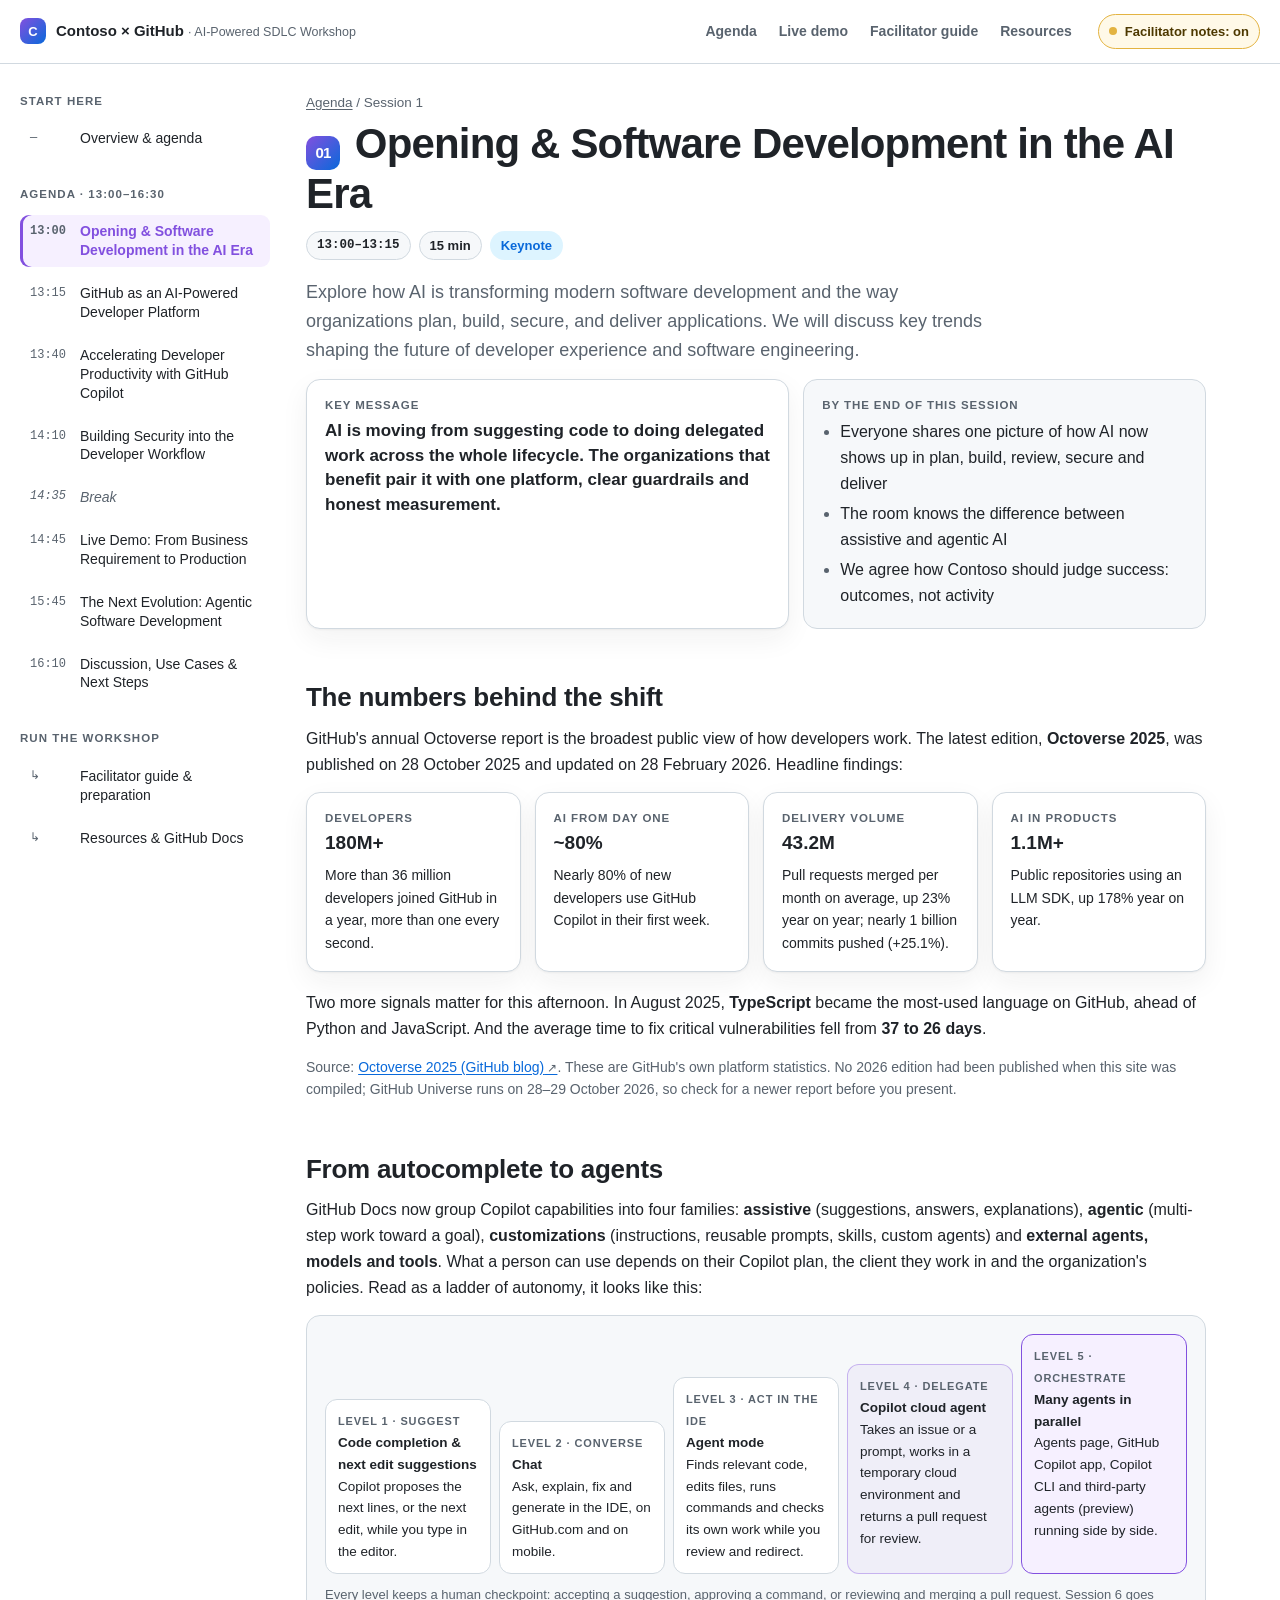
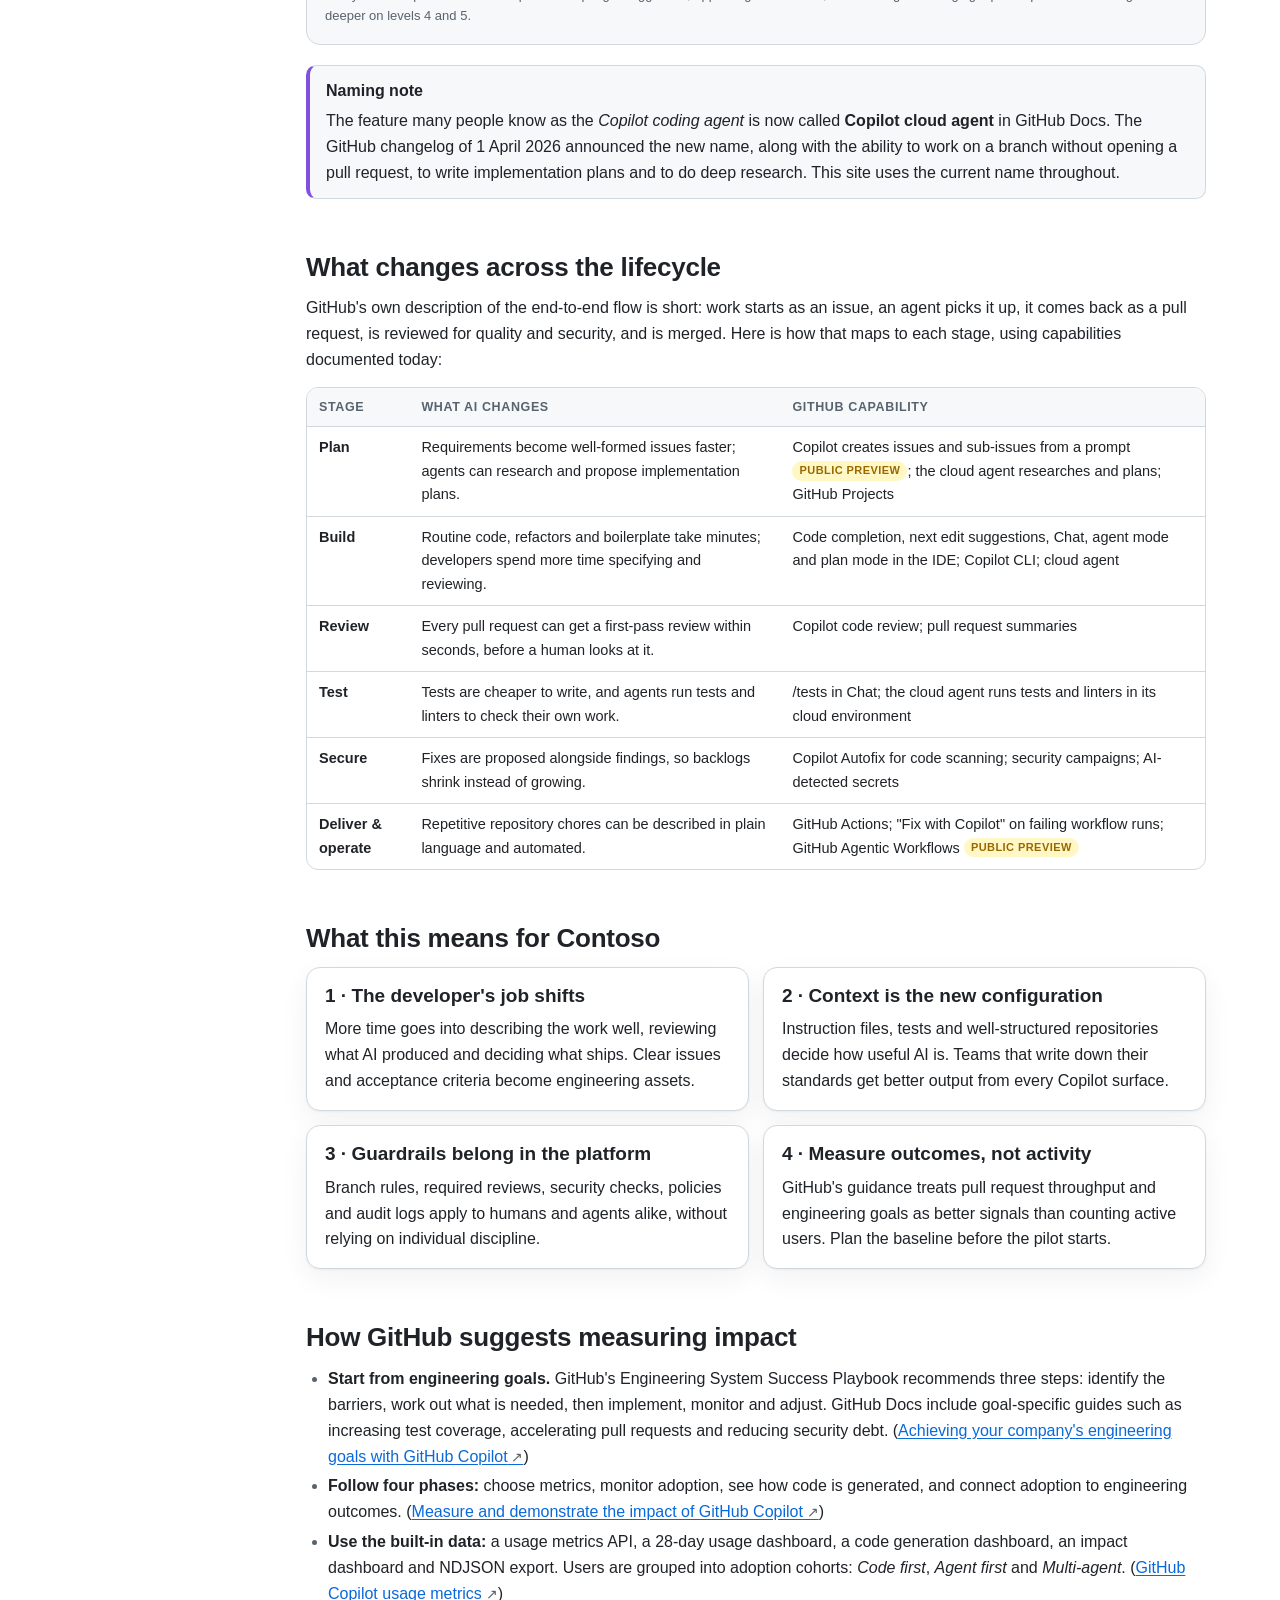
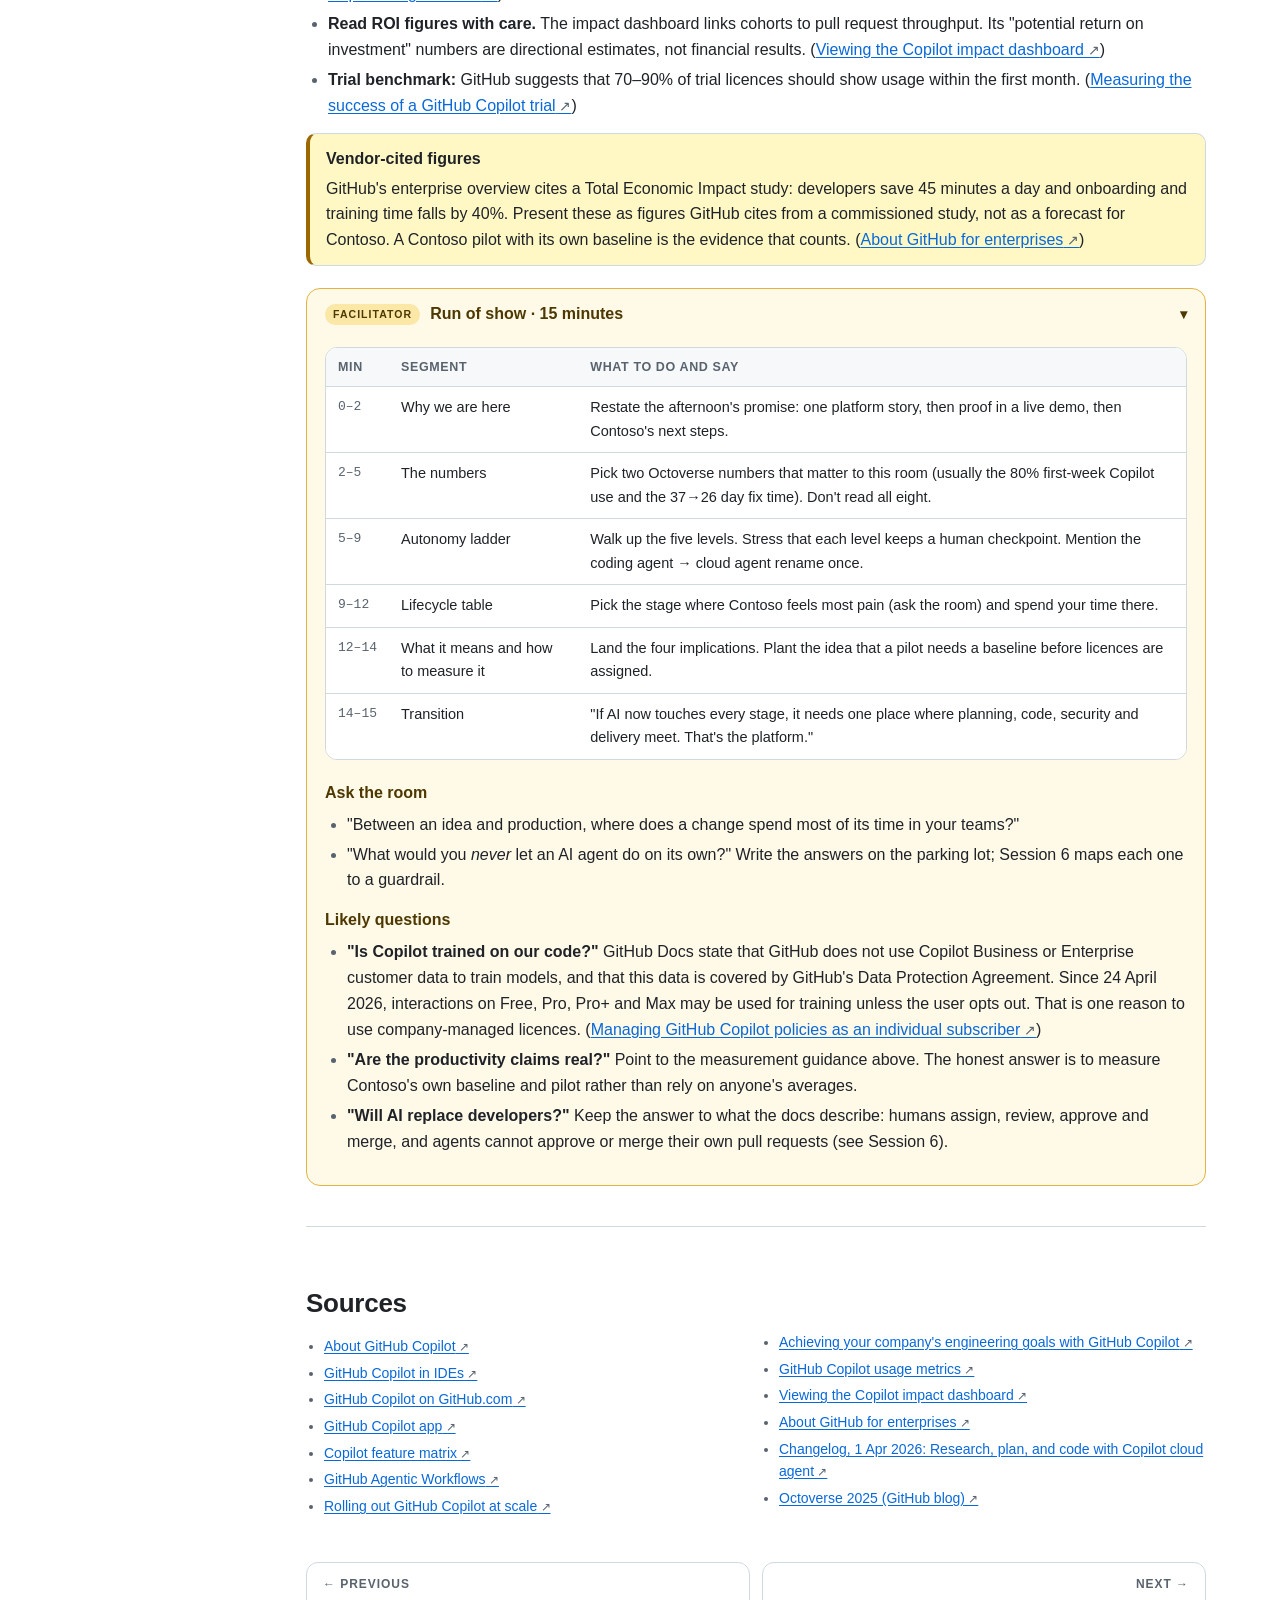
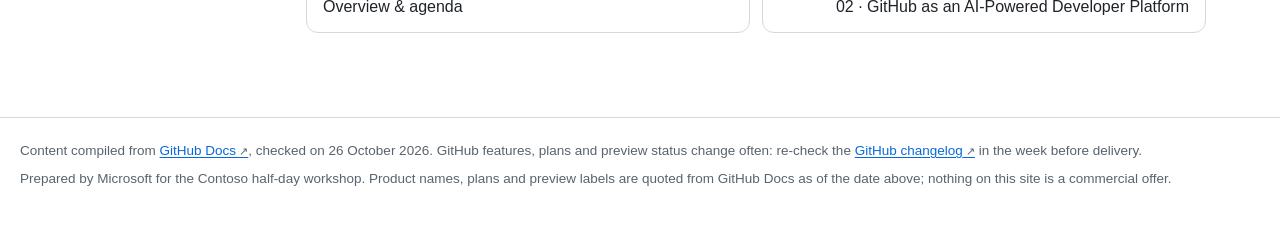
==== 01-ai-era.html @ 4878b371 "Publish Contoso GitHub workshop site" ====
<!DOCTYPE html>
<html dir="ltr" lang="en"><head>
<meta charset="utf-8"/>
<meta content="width=device-width, initial-scale=1" name="viewport"/>
<meta content="light dark" name="color-scheme"/>
<title>01 · Opening &amp; Software Development in the AI Era · Contoso × GitHub Workshop</title>
<meta content="Explore how AI is transforming modern software development and the way organizations plan, build, secure, and deliver applications. We will discuss key trends shaping the future of developer experience and software engineering." name="description"/>
<style>
:root{
  color-scheme: light;
  --bg:#ffffff; --surface:#f6f8fa; --surface-2:#eef1f5; --fg:#1f2328; --muted:#59636e; --border:#d1d9e0;
  --accent:#8250df; --accent-soft:#f6f0ff; --accent-2:#0969da; --accent-2-soft:#ddf4ff;
  --ok:#1a7f37; --ok-soft:#dafbe1; --warn:#9a6700; --warn-soft:#fff8c5; --danger:#cf222e; --danger-soft:#ffebe9;
  --on-accent:#ffffff; --topbar-bg:rgba(255,255,255,.9);
  --fac-bg:#fff9e8; --fac-border:#e3b341; --fac-fg:#4d3800; --fac-chip:#fbe7a6;
  --hero-a:#0d1117; --hero-b:#151a3f; --hero-c:#3a1d78; --hero-fg:#f0f6fc; --hero-muted:#c3cbd6;
  --hero-line:rgba(240,246,252,.18); --hero-chip:rgba(240,246,252,.07);
  --hero-grad-1:#d2a8ff; --hero-grad-2:#79c0ff; --glow-1:rgba(163,113,247,.38); --glow-2:rgba(68,147,248,.26);
  --code-bg:#0d1117; --code-fg:#e6edf3; --code-muted:#8b949e; --code-key:#ff7b72; --code-str:#a5d6ff; --code-head:#161b22;
  --lane-gh:rgba(130,80,223,.06); --lane-gh-stroke:rgba(130,80,223,.38); --lane-az:rgba(9,105,218,.06); --lane-az-stroke:rgba(9,105,218,.38);
  --shadow:0 1px 2px rgba(31,35,40,.05),0 10px 28px rgba(31,35,40,.06);
  --radius:14px; --max:1440px;
  --font:"Segoe UI Variable Text","Segoe UI",-apple-system,BlinkMacSystemFont,"Helvetica Neue",Arial,sans-serif;
  --mono:"Cascadia Code","Cascadia Mono",ui-monospace,SFMono-Regular,Menlo,Consolas,monospace;
}
@media (prefers-color-scheme: dark){
  :root{
    color-scheme: dark;
    --bg:#0d1117; --surface:#151b23; --surface-2:#1c2330; --fg:#e6edf3; --muted:#9198a1; --border:#30363d;
    --accent:#a371f7; --accent-soft:rgba(163,113,247,.14); --accent-2:#4493f8; --accent-2-soft:rgba(68,147,248,.14);
    --ok:#3fb950; --ok-soft:rgba(63,185,80,.14); --warn:#d29922; --warn-soft:rgba(210,153,34,.14); --danger:#f85149; --danger-soft:rgba(248,81,73,.14);
    --on-accent:#0d1117; --topbar-bg:rgba(13,17,23,.88);
    --fac-bg:rgba(210,153,34,.08); --fac-border:rgba(210,153,34,.55); --fac-fg:#f2cc60; --fac-chip:rgba(210,153,34,.22);
    --code-bg:#010409; --code-head:#0d1117;
    --lane-gh:rgba(163,113,247,.09); --lane-gh-stroke:rgba(163,113,247,.42); --lane-az:rgba(68,147,248,.09); --lane-az-stroke:rgba(68,147,248,.42);
    --shadow:0 0 0 1px rgba(240,246,252,.04);
  }
}
*{box-sizing:border-box}
html{scroll-behavior:smooth;scroll-padding-block-start:84px}
body{margin:0;background:var(--bg);color:var(--fg);font-family:var(--font);font-size:16px;line-height:1.62;text-align:start;-webkit-font-smoothing:antialiased}
a{color:var(--accent-2);text-underline-offset:2px}
a:hover{text-decoration-thickness:2px}
code{font-family:var(--mono);font-size:.87em;background:var(--surface-2);padding:.1em .38em;border-radius:6px}
kbd{font-family:var(--mono);font-size:.82em;border:1px solid var(--border);border-block-end-width:2px;border-radius:6px;padding:.05em .4em;background:var(--surface)}
img,svg{max-inline-size:100%}
.skip{position:absolute;inset-inline-start:-9999px;inset-block-start:8px;background:var(--bg);color:var(--fg);padding:8px 12px;border-radius:8px;z-index:60}
.skip:focus{inset-inline-start:12px}

/* Top bar */
.topbar{position:sticky;inset-block-start:0;z-index:40;background:var(--topbar-bg);backdrop-filter:saturate(180%) blur(10px);border-block-end:1px solid var(--border)}
.nav{max-inline-size:var(--max);margin-inline:auto;padding-block:10px;padding-inline:20px;display:flex;align-items:center;gap:16px}
.brand{display:flex;align-items:center;gap:10px;font-weight:700;color:var(--fg);text-decoration:none;white-space:nowrap;font-size:15px}
.brand-mark{inline-size:26px;block-size:26px;border-radius:8px;background:linear-gradient(135deg,var(--accent),var(--accent-2));display:inline-grid;place-items:center;color:#fff;font-size:13px;font-weight:800}
.brand small{color:var(--muted);font-weight:500}
.nav ul{list-style:none;display:flex;gap:2px;margin:0;margin-inline-start:auto;padding:0;overflow-x:auto}
.nav li a{display:block;padding-block:6px;padding-inline:10px;border-radius:8px;color:var(--muted);text-decoration:none;font-size:14px;font-weight:550;white-space:nowrap}
.nav li a:hover,.nav li a[aria-current="page"]{background:var(--surface);color:var(--fg)}
.fac-toggle{display:none;align-items:center;gap:8px;border:1px solid var(--fac-border);background:var(--fac-bg);color:var(--fac-fg);font:inherit;font-size:13px;font-weight:650;padding-block:6px;padding-inline:10px;border-radius:999px;cursor:pointer;white-space:nowrap}
.js .fac-toggle{display:inline-flex}
.fac-toggle .dot{inline-size:8px;block-size:8px;border-radius:50%;background:var(--fac-border)}
.fac-off .fac-toggle{border-color:var(--border);background:var(--surface);color:var(--muted)}
.fac-off .fac-toggle .dot{background:var(--border)}
.fac-off .facilitator{display:none}

/* Layout */
.layout{max-inline-size:var(--max);margin-inline:auto;display:grid;grid-template-columns:270px minmax(0,1fr) 220px;gap:36px;padding-inline:20px}
.sidebar{position:sticky;inset-block-start:58px;align-self:start;max-block-size:calc(100vh - 58px);overflow-y:auto;padding-block:24px 40px;font-size:14px}
.sidebar h2{font-size:11.5px;text-transform:uppercase;letter-spacing:.09em;color:var(--muted);margin-block:0 10px;margin-inline:0}
.sidebar ol{list-style:none;margin:0 0 22px;padding:0;display:grid;gap:2px}
.sidebar a{display:grid;grid-template-columns:44px minmax(0,1fr);gap:6px;padding-block:7px;padding-inline:10px;border-radius:9px;color:var(--fg);text-decoration:none;line-height:1.35}
.sidebar a:hover{background:var(--surface)}
.sidebar a[aria-current="page"]{background:var(--accent-soft);color:var(--accent);font-weight:650;box-shadow:inset 3px 0 0 var(--accent)}
.sidebar .t{font-family:var(--mono);font-size:12px;color:var(--muted);padding-block-start:1px}
.sidebar .brk{display:grid;grid-template-columns:44px minmax(0,1fr);gap:6px;padding-block:5px;padding-inline:10px;color:var(--muted);font-style:italic}
.toc{position:sticky;inset-block-start:58px;align-self:start;padding-block:28px;font-size:13px;max-block-size:calc(100vh - 58px);overflow-y:auto}
.toc h2{font-size:11.5px;text-transform:uppercase;letter-spacing:.09em;color:var(--muted);margin-block:0 8px;margin-inline:0}
.toc ol{list-style:none;margin:0;padding:0;border-inline-start:1px solid var(--border)}
.toc a{display:block;padding-block:4px;padding-inline:12px;color:var(--muted);text-decoration:none;line-height:1.35}
.toc a:hover{color:var(--fg)}
main{min-inline-size:0;padding-block:28px 64px}
.content{max-inline-size:900px}
@media (max-width:1360px){.layout{grid-template-columns:250px minmax(0,1fr)}.toc{display:none}}
@media (max-width:860px){
  .layout{grid-template-columns:minmax(0,1fr);gap:0}
  .sidebar{position:static;max-block-size:none;padding-block:12px 0;border-block-end:1px solid var(--border)}
  .sidebar details:not([open]) ol{display:none}
  .nav ul{display:none}
}
.sidebar details summary{display:none}
@media (max-width:860px){.sidebar details summary{display:block;cursor:pointer;font-weight:650;padding-block:8px}}

/* Typography */
h1{font-size:clamp(30px,3.6vw,42px);line-height:1.12;letter-spacing:-.02em;margin-block:6px 14px;margin-inline:0;font-weight:750}
h2{font-size:26px;line-height:1.25;letter-spacing:-.01em;margin-block:46px 12px;margin-inline:0;padding-block-start:6px;font-weight:700}
h3{font-size:19px;line-height:1.3;margin-block:28px 8px;margin-inline:0;font-weight:680}
h4{font-size:16px;margin-block:20px 6px;margin-inline:0}
p{margin-block:0 14px}
ul,ol{margin-block:0 14px;padding-inline-start:22px}
li{margin-block:4px}
li::marker{color:var(--muted)}
hr{border:0;border-block-start:1px solid var(--border);margin-block:36px}
.lede{font-size:18px;color:var(--muted);max-inline-size:70ch}
.muted{color:var(--muted)}
.small{font-size:14px}
.crumbs{font-size:13.5px;color:var(--muted);margin-block-end:6px}
.crumbs a{color:var(--muted)}

/* Chips & badges */
.chips{display:flex;flex-wrap:wrap;gap:8px;margin-block:4px 18px}
.chip{display:inline-flex;align-items:center;gap:6px;font-size:13px;font-weight:600;border:1px solid var(--border);background:var(--surface);color:var(--fg);padding-block:3px;padding-inline:10px;border-radius:999px;white-space:nowrap}
.chip.time{font-family:var(--mono);font-size:12.5px}
.chip.talk{background:var(--accent-2-soft);border-color:transparent;color:var(--accent-2)}
.chip.demo{background:var(--accent-soft);border-color:transparent;color:var(--accent)}
.chip.disc{background:var(--ok-soft);border-color:transparent;color:var(--ok)}
.chip.brk{background:var(--surface-2);border-color:transparent;color:var(--muted)}
.st{display:inline-block;font-size:11px;font-weight:700;letter-spacing:.04em;text-transform:uppercase;padding-block:1px;padding-inline:7px;border-radius:999px;vertical-align:2px;white-space:nowrap}
.st.ga{background:var(--ok-soft);color:var(--ok)}
.st.pv{background:var(--warn-soft);color:var(--warn)}
.st.plan{background:var(--accent-2-soft);color:var(--accent-2)}
.st.ret{background:var(--danger-soft);color:var(--danger)}
.num{display:inline-grid;place-items:center;inline-size:34px;block-size:34px;border-radius:10px;background:linear-gradient(135deg,var(--accent),var(--accent-2));color:#fff;font-weight:800;font-size:15px;margin-inline-end:4px}

/* Cards & grids */
.grid{display:grid;gap:14px;margin-block:8px 18px}
.g2{grid-template-columns:repeat(2,minmax(0,1fr))}
.g3{grid-template-columns:repeat(3,minmax(0,1fr))}
.g4{grid-template-columns:repeat(4,minmax(0,1fr))}
@media (max-width:980px){.g3,.g4{grid-template-columns:repeat(2,minmax(0,1fr))}}
@media (max-width:640px){.g2,.g3,.g4{grid-template-columns:minmax(0,1fr)}}
.card{background:var(--bg);border:1px solid var(--border);border-radius:var(--radius);padding-block:16px;padding-inline:18px;box-shadow:var(--shadow)}
.card h3,.card h4{margin-block-start:0}
.card p:last-child,.card ul:last-child{margin-block-end:0}
.card .k{font-size:11.5px;text-transform:uppercase;letter-spacing:.08em;color:var(--muted);font-weight:700;margin-block-end:4px}
.card.soft{background:var(--surface);box-shadow:none}
.card.accent{border-color:var(--lane-gh-stroke);background:var(--lane-gh)}
.card.blue{border-color:var(--lane-az-stroke);background:var(--lane-az)}
a.card{display:block;color:inherit;text-decoration:none}
a.card:hover{border-color:var(--accent)}

/* Glance */
.glance{display:grid;grid-template-columns:minmax(0,1.2fr) minmax(0,1fr);gap:14px;margin-block:6px 26px}
@media (max-width:760px){.glance{grid-template-columns:minmax(0,1fr)}}
.glance .card ul{padding-inline-start:18px}
.keymsg{font-size:17px;font-weight:600;line-height:1.45;margin:0}

/* Callouts */
.callout{border:1px solid var(--border);border-inline-start:4px solid var(--accent-2);background:var(--surface);border-radius:10px;padding-block:12px;padding-inline:16px;margin-block:14px 18px}
.callout p:last-child,.callout ul:last-child{margin-block-end:0}
.callout .h{font-weight:700;display:block;margin-block-end:4px}
.callout.tip{border-inline-start-color:var(--ok)}
.callout.warn{border-inline-start-color:var(--warn);background:var(--warn-soft)}
.callout.danger{border-inline-start-color:var(--danger);background:var(--danger-soft)}
.callout.docs{border-inline-start-color:var(--accent)}

/* Facilitator panels */
.facilitator{border:1px solid var(--fac-border);background:var(--fac-bg);border-radius:var(--radius);margin-block:22px 26px;padding-block:0;padding-inline:0}
.facilitator > summary{list-style:none;cursor:pointer;padding-block:12px;padding-inline:18px;font-weight:700;color:var(--fac-fg);display:flex;align-items:center;gap:10px}
.facilitator > summary::-webkit-details-marker{display:none}
.facilitator > summary::before{content:"FACILITATOR";font-size:10.5px;letter-spacing:.1em;background:var(--fac-chip);color:var(--fac-fg);padding-block:2px;padding-inline:8px;border-radius:999px}
.facilitator > summary::after{content:"\25BE";margin-inline-start:auto;font-size:14px;transition:transform .15s}
.facilitator:not([open]) > summary::after{transform:rotate(-90deg)}
.facilitator .fbody{padding-block:0 16px;padding-inline:18px}
.facilitator h4{margin-block-start:14px;color:var(--fac-fg)}
.facilitator table{background:var(--bg)}

/* Tables */
.tablewrap{overflow-x:auto;margin-block:8px 20px;border:1px solid var(--border);border-radius:12px}
table{border-collapse:collapse;inline-size:100%;font-size:14.5px}
th,td{text-align:start;vertical-align:top;padding-block:9px;padding-inline:12px;border-block-end:1px solid var(--border)}
thead th{background:var(--surface);font-size:12.5px;text-transform:uppercase;letter-spacing:.05em;color:var(--muted);font-weight:700;white-space:nowrap}
tbody tr:last-child td{border-block-end:0}
td.t{font-family:var(--mono);font-size:13px;white-space:nowrap;color:var(--muted)}
tr.break td{background:var(--surface);color:var(--muted);font-style:italic}
.agenda td:nth-child(2) a{font-weight:650}
.agenda td p{margin:2px 0 0;color:var(--muted);font-size:14px}

/* Steps (runbook) */
.steps{list-style:none;counter-reset:s;padding:0;margin-block:8px 18px;display:grid;gap:10px}
.steps > li{counter-increment:s;position:relative;padding-block:12px;padding-inline:56px 16px;border:1px solid var(--border);border-radius:12px;background:var(--bg);margin:0}
.steps > li::before{content:counter(s);position:absolute;inset-inline-start:14px;inset-block-start:12px;inline-size:28px;block-size:28px;border-radius:8px;background:var(--surface-2);display:grid;place-items:center;font-weight:750;font-size:14px;color:var(--fg)}
.steps > li > :last-child{margin-block-end:0}
.steps .expect{display:block;margin-block-start:6px;font-size:14px;color:var(--ok)}
.steps .expect::before{content:"\2713  Expect: ";font-weight:700}

/* Acts (demo) */
.act{border:1px solid var(--border);border-radius:var(--radius);margin-block:26px;overflow:hidden;box-shadow:var(--shadow)}
.act-head{display:flex;flex-wrap:wrap;align-items:center;gap:10px 14px;padding-block:14px;padding-inline:18px;background:var(--surface);border-block-end:1px solid var(--border)}
.act-head h3{margin:0;font-size:19px}
.act-head .chip{margin-inline-start:auto}
.act-body{padding-block:14px 4px;padding-inline:18px}

/* Prompt blocks */
.prompt{border:1px solid var(--lane-gh-stroke);background:var(--lane-gh);border-radius:12px;padding-block:10px;padding-inline:14px;margin-block:10px 16px}
.prompt .lbl{display:block;font-size:11.5px;letter-spacing:.08em;text-transform:uppercase;font-weight:700;color:var(--accent);margin-block-end:4px}
.prompt p{margin:0;font-family:var(--mono);font-size:14px;line-height:1.55;white-space:pre-wrap}

/* Code */
figure.code{margin-block:10px 18px;margin-inline:0;border-radius:12px;overflow:hidden;border:1px solid var(--border);background:var(--code-bg)}
figure.code figcaption{display:flex;align-items:center;gap:10px;background:var(--code-head);color:var(--code-muted);font-family:var(--mono);font-size:12.5px;padding-block:7px;padding-inline:14px;border-block-end:1px solid rgba(240,246,252,.1)}
figure.code figcaption .src{margin-inline-start:auto;font-family:var(--font);font-size:12px}
figure.code figcaption .src a{color:var(--code-str)}
figure.code pre{margin:0;padding-block:14px;padding-inline:16px;overflow-x:auto;color:var(--code-fg);font-family:var(--mono);font-size:13px;line-height:1.55;background:transparent}
figure.code code{background:none;padding:0;font-size:inherit;color:inherit}
.copy{border:1px solid rgba(240,246,252,.2);background:transparent;color:var(--code-fg);font:inherit;font-size:12px;border-radius:6px;padding-block:2px;padding-inline:8px;cursor:pointer}
.copy:hover{background:rgba(240,246,252,.1)}
.y-c{color:var(--code-muted)} .y-k{color:var(--code-key)} .y-s{color:var(--code-str)}

/* Diagrams */
.diagram{border:1px solid var(--border);border-radius:var(--radius);background:var(--surface);padding-block:18px;padding-inline:18px;margin-block:12px 20px;margin-inline:0;overflow-x:auto}
.diagram figcaption{font-size:13px;color:var(--muted);margin-block-start:10px}
.flow{display:flex;align-items:stretch;gap:0;min-inline-size:720px}
.flow .node{flex:1 1 0;background:var(--bg);border:1px solid var(--border);border-radius:12px;padding-block:10px;padding-inline:12px;font-size:13.5px;line-height:1.4}
.flow .node b{display:block;font-size:14px;margin-block-end:4px}
.flow .node .tag{display:block;font-size:11px;text-transform:uppercase;letter-spacing:.07em;color:var(--muted);font-weight:700;margin-block-end:2px}
.flow .node ul{margin:0;padding-inline-start:16px;font-size:13px}
.flow .node.gh{border-color:var(--lane-gh-stroke);background:var(--lane-gh)}
.flow .node.az{border-color:var(--lane-az-stroke);background:var(--lane-az)}
.flow .node.hl{border-color:var(--accent);box-shadow:0 0 0 2px var(--accent-soft)}
.flow .arrow{flex:0 0 26px;display:grid;place-items:center;color:var(--muted);font-size:18px}
.pillars{display:grid;grid-template-columns:repeat(5,minmax(0,1fr));gap:10px;min-inline-size:760px}
.pillar{background:var(--bg);border:1px solid var(--border);border-radius:12px;padding-block:12px;padding-inline:12px;font-size:13.5px}
.pillar h4{margin-block:0 6px;font-size:14.5px}
.pillar ul{margin:0;padding-inline-start:16px}
.pillar.ai{border-color:var(--lane-gh-stroke);background:var(--lane-gh)}
.foundation{grid-column:1 / -1;background:var(--surface-2);border:1px dashed var(--border);border-radius:12px;padding-block:10px;padding-inline:14px;font-size:13.5px;text-align:center}
.ladder{display:grid;grid-template-columns:repeat(5,minmax(0,1fr));gap:8px;align-items:end;min-inline-size:760px}
.rung{border:1px solid var(--border);border-radius:12px;background:var(--bg);padding-block:10px;padding-inline:12px;font-size:13.5px}
.rung b{display:block}
.rung .lvl{font-size:11px;letter-spacing:.08em;text-transform:uppercase;color:var(--muted);font-weight:700}
.rung.r1{min-block-size:120px}.rung.r2{min-block-size:150px}.rung.r3{min-block-size:180px}.rung.r4{min-block-size:210px;border-color:var(--lane-gh-stroke);background:var(--lane-gh)}.rung.r5{min-block-size:240px;border-color:var(--accent);background:var(--accent-soft)}
.arch{display:grid;grid-template-columns:minmax(0,1.3fr) 46px minmax(0,1fr);gap:0;align-items:stretch;min-inline-size:680px}
.lane{border-radius:14px;padding-block:12px;padding-inline:12px;border:1.5px dashed var(--lane-gh-stroke);background:var(--lane-gh)}
.lane.az{border-color:var(--lane-az-stroke);background:var(--lane-az)}
.lane > .lt{font-size:11.5px;letter-spacing:.09em;text-transform:uppercase;font-weight:750;color:var(--muted);margin-block-end:8px;display:block}
.lane .boxes{display:grid;gap:8px}
.lane .box{background:var(--bg);border:1px solid var(--border);border-radius:10px;padding-block:8px;padding-inline:10px;font-size:13px;line-height:1.35;display:flex;gap:10px;align-items:center}
.lane .box b{display:block;font-size:13.5px}
.lane .box .ic{flex:0 0 36px;inline-size:36px;block-size:36px;display:grid;place-items:center}
.lane .box .ic svg{inline-size:36px;block-size:36px}
.lane .box .gnum{flex:0 0 26px;inline-size:26px;block-size:26px;border-radius:8px;display:grid;place-items:center;font-weight:800;font-size:12.5px;background:var(--accent-soft);color:var(--accent)}
.bridge{display:grid;place-items:center;text-align:center;font-size:11.5px;color:var(--muted);padding-inline:4px}
.bridge span{display:block;writing-mode:vertical-rl;transform:rotate(180deg);letter-spacing:.06em;font-weight:700}

/* Hero (home) */
.hero{background:radial-gradient(1100px 520px at 88% -12%,var(--glow-1),transparent 62%),radial-gradient(900px 520px at -5% 112%,var(--glow-2),transparent 60%),linear-gradient(135deg,var(--hero-a),var(--hero-b) 55%,var(--hero-c));color:var(--hero-fg);border-radius:20px;padding-block:44px 38px;padding-inline:38px;margin-block:0 26px}
.hero .eyebrow{display:inline-block;font-size:12.5px;font-weight:650;letter-spacing:.07em;text-transform:uppercase;color:var(--hero-muted);background:var(--hero-chip);border:1px solid var(--hero-line);padding-block:5px;padding-inline:12px;border-radius:999px;margin:0 0 16px}
.hero h1{color:var(--hero-fg);font-size:clamp(32px,4.2vw,50px);line-height:1.06;margin-block:0 16px}
.grad{background:linear-gradient(90deg,var(--hero-grad-1),var(--hero-grad-2));-webkit-background-clip:text;background-clip:text;color:transparent}
.hero .lede{color:var(--hero-muted);font-size:18px}
.facts{display:grid;grid-template-columns:repeat(4,minmax(0,1fr));gap:10px;margin-block:22px 24px;margin-inline:0}
@media (max-width:760px){.facts{grid-template-columns:repeat(2,minmax(0,1fr))}.hero{padding-inline:22px}}
.facts div{background:var(--hero-chip);border:1px solid var(--hero-line);border-radius:12px;padding-block:9px;padding-inline:13px}
.facts dt{font-size:11px;text-transform:uppercase;letter-spacing:.09em;color:var(--hero-muted);margin:0}
.facts dd{margin:2px 0 0;font-weight:650;font-size:15px;line-height:1.35}
.cta-row{display:flex;flex-wrap:wrap;gap:10px}
.btn{display:inline-flex;align-items:center;gap:8px;padding-block:10px;padding-inline:16px;border-radius:10px;font-weight:650;text-decoration:none;font-size:15px}
.btn.primary{background:var(--hero-fg);color:var(--hero-a)}
.btn.ghost{color:var(--hero-fg);border:1px solid var(--hero-line)}

/* Checklists */
.check{list-style:none;padding:0;margin-block:6px 18px;display:grid;gap:6px}
.check li{display:grid;grid-template-columns:22px minmax(0,1fr);gap:8px;align-items:start;margin:0;padding-block:6px;padding-inline:10px;border:1px solid var(--border);border-radius:9px;background:var(--bg)}
.check input{margin-block-start:4px;accent-color:var(--accent)}
.check li.done{background:var(--ok-soft);border-color:transparent}

/* Sources */
.sources{border-block-start:1px solid var(--border);margin-block-start:40px;padding-block-start:8px}
.sources ul{columns:2;column-gap:28px;font-size:14px;padding-inline-start:18px}
@media (max-width:760px){.sources ul{columns:1}}
.sources li{break-inside:avoid}
.ext::after{content:" \2197";font-size:.85em;color:var(--muted)}

/* Pager */
.pager{display:grid;grid-template-columns:repeat(2,minmax(0,1fr));gap:12px;margin-block-start:44px}
.pager a{display:block;border:1px solid var(--border);border-radius:12px;padding-block:12px;padding-inline:16px;text-decoration:none;color:var(--fg)}
.pager a:hover{border-color:var(--accent)}
.pager .d{display:block;font-size:12px;text-transform:uppercase;letter-spacing:.08em;color:var(--muted);font-weight:700}
.pager .next{text-align:end;grid-column:2}

/* Worksheet */
.canvas{display:grid;grid-template-columns:repeat(2,minmax(0,1fr));gap:12px;margin-block:10px 20px}
@media (max-width:760px){.canvas{grid-template-columns:minmax(0,1fr)}}
.canvas .cell{border:1px solid var(--border);border-radius:12px;padding-block:12px;padding-inline:14px;min-block-size:120px;background:var(--bg)}
.canvas .cell b{display:block;margin-block-end:4px}
.canvas .cell p{font-size:14px;color:var(--muted);margin:0}
.matrix{display:grid;grid-template-columns:28px repeat(2,minmax(0,1fr));grid-template-rows:repeat(2,minmax(110px,auto)) 28px;gap:8px;margin-block:10px 20px;max-inline-size:640px}
.matrix .q{border:1px solid var(--border);border-radius:12px;padding-block:10px;padding-inline:12px;font-size:13.5px;background:var(--bg)}
.matrix .q b{display:block}
.matrix .q.best{border-color:var(--ok);background:var(--ok-soft)}
.matrix .ax{display:grid;place-items:center;font-size:11.5px;color:var(--muted);font-weight:700;letter-spacing:.06em;text-transform:uppercase}
.matrix .ax.y{writing-mode:vertical-rl;transform:rotate(180deg);grid-row:1 / 3;grid-column:1}
.matrix .ax.x{grid-column:2 / 4;grid-row:3}

footer.site{border-block-start:1px solid var(--border);margin-block-start:20px}
footer.site .inner{max-inline-size:var(--max);margin-inline:auto;padding-block:22px 36px;padding-inline:20px;font-size:13.5px;color:var(--muted);display:grid;gap:6px}

@media print{
  .topbar,.sidebar,.toc,.pager,.fac-toggle,.copy{display:none !important}
  .layout{display:block}
  .facilitator{break-inside:avoid}
  .hero{background:none;color:var(--fg);border:1px solid var(--border)}
  .hero h1,.hero .lede,.facts dd,.facts dt{color:var(--fg)}
  a{color:var(--fg)}
}

</style>
<script>
(function(){
  var d=document.documentElement; d.classList.add('js');
  var KEY='contoso-ws-fac';
  try{ if(localStorage.getItem(KEY)==='off'){ d.classList.add('fac-off'); } }catch(e){}
  document.addEventListener('DOMContentLoaded',function(){
    var b=document.querySelector('.fac-toggle');
    function label(){ var off=d.classList.contains('fac-off'); b.setAttribute('aria-pressed', off?'false':'true'); b.querySelector('.lbl').textContent= off?'Facilitator notes: off':'Facilitator notes: on'; }
    if(b){ label(); b.addEventListener('click',function(){ d.classList.toggle('fac-off'); try{localStorage.setItem(KEY, d.classList.contains('fac-off')?'off':'on');}catch(e){} label(); }); }
    document.querySelectorAll('figure.code').forEach(function(f){
      var cap=f.querySelector('figcaption'); var pre=f.querySelector('pre'); if(!cap||!pre){return;}
      var btn=document.createElement('button'); btn.type='button'; btn.className='copy'; btn.textContent='Copy';
      btn.addEventListener('click',function(){
        var t=pre.innerText;
        var p=(navigator.clipboard&&navigator.clipboard.writeText)?navigator.clipboard.writeText(t):Promise.reject(new Error('no clipboard'));
        p.then(function(){btn.textContent='Copied';setTimeout(function(){btn.textContent='Copy';},1500);},function(){btn.textContent='Copy failed';});
      });
      cap.appendChild(btn);
    });
    document.querySelectorAll('.check input[type=checkbox][data-k]').forEach(function(cb){
      var k='contoso-ws-ck-'+cb.getAttribute('data-k');
      try{ if(localStorage.getItem(k)==='1'){cb.checked=true;} }catch(e){}
      function upd(){ var li=cb.closest('li'); if(li){li.classList.toggle('done',cb.checked);} }
      upd();
      cb.addEventListener('change',function(){ try{localStorage.setItem(k,cb.checked?'1':'0');}catch(e){} upd(); });
    });
  });
})();
</script>
</head>
<body>
<a class="skip" href="#main">Skip to content</a>
<header class="topbar">
  <nav aria-label="Site" class="nav">
    <a class="brand" href="index.html"><span aria-hidden="true" class="brand-mark">C</span><span>Contoso × GitHub <small>· AI-Powered SDLC Workshop</small></span></a>
    <ul>
      <li><a href="index.html">Agenda</a></li>
      <li><a href="05-live-demo.html">Live demo</a></li>
      <li><a href="facilitator.html">Facilitator guide</a></li>
      <li><a href="resources.html">Resources</a></li>
      
    </ul>
    <button aria-pressed="true" class="fac-toggle" title="Show or hide the facilitator notes on every page" type="button"><span aria-hidden="true" class="dot"></span><span class="lbl">Facilitator notes: on</span></button>
  </nav>
</header>
<div class="layout">
  <aside aria-label="Workshop sessions" class="sidebar">
    <details open="">
      <summary>Workshop sessions</summary>
      <h2>Start here</h2>
      <ol>
        <li><a href="index.html"><span class="t">—</span><span>Overview &amp; agenda</span></a></li>
      </ol>
      <h2>Agenda · 13:00–16:30</h2>
      <ol>
        <li><a aria-current="page" href="01-ai-era.html"><span class="t">13:00</span><span>Opening &amp; Software Development in the AI Era</span></a></li>
        <li><a href="02-platform.html"><span class="t">13:15</span><span>GitHub as an AI-Powered Developer Platform</span></a></li>
        <li><a href="03-copilot.html"><span class="t">13:40</span><span>Accelerating Developer Productivity with GitHub Copilot</span></a></li>
        <li><a href="04-security.html"><span class="t">14:10</span><span>Building Security into the Developer Workflow</span></a></li>
        <li class="brk"><span class="t">14:35</span><span>Break</span></li>
        <li><a href="05-live-demo.html"><span class="t">14:45</span><span>Live Demo: From Business Requirement to Production</span></a></li>
        <li><a href="06-agentic.html"><span class="t">15:45</span><span>The Next Evolution: Agentic Software Development</span></a></li>
        <li><a href="07-next-steps.html"><span class="t">16:10</span><span>Discussion, Use Cases &amp; Next Steps</span></a></li>
        
      </ol>
      <h2>Run the workshop</h2>
      <ol>
        <li><a href="facilitator.html"><span class="t">↳</span><span>Facilitator guide &amp; preparation</span></a></li>
        <li><a href="resources.html"><span class="t">↳</span><span>Resources &amp; GitHub Docs</span></a></li>
      </ol>
    </details>
  </aside>
  <main id="main">
    <div class="content">
<div class="crumbs"><a href="index.html#agenda">Agenda</a> / Session 1</div><h1><span class="num">01</span> Opening &amp; Software Development in the AI Era</h1><div class="chips"><span class="chip time">13:00–13:15</span><span class="chip">15 min</span><span class="chip talk">Keynote</span></div><p class="lede">Explore how AI is transforming modern software development and the way organizations plan, build, secure, and deliver applications. We will discuss key trends shaping the future of developer experience and software engineering.</p>

<div class="glance">
  <div class="card">
    <div class="k">Key message</div>
    <p class="keymsg">AI is moving from suggesting code to doing delegated work across the whole lifecycle. The organizations that benefit pair it with one platform, clear guardrails and honest measurement.</p>
  </div>
  <div class="card soft">
    <div class="k">By the end of this session</div>
    <ul>
      <li>Everyone shares one picture of how AI now shows up in plan, build, review, secure and deliver</li>
      <li>The room knows the difference between assistive and agentic AI</li>
      <li>We agree how Contoso should judge success: outcomes, not activity</li>
    </ul>
  </div>
</div>

<h2 id="the-numbers-behind-the-shift">The numbers behind the shift</h2>
<p>GitHub's annual Octoverse report is the broadest public view of how developers work. The latest edition, <strong>Octoverse 2025</strong>, was published on 28 October 2025 and updated on 28 February 2026. Headline findings:</p>
<div class="grid g4">
  <div class="card"><div class="k">Developers</div><h3>180M+</h3><p class="small">More than 36 million developers joined GitHub in a year, more than one every second.</p></div>
  <div class="card"><div class="k">AI from day one</div><h3>~80%</h3><p class="small">Nearly 80% of new developers use GitHub Copilot in their first week.</p></div>
  <div class="card"><div class="k">Delivery volume</div><h3>43.2M</h3><p class="small">Pull requests merged per month on average, up 23% year on year; nearly 1 billion commits pushed (+25.1%).</p></div>
  <div class="card"><div class="k">AI in products</div><h3>1.1M+</h3><p class="small">Public repositories using an LLM SDK, up 178% year on year.</p></div>
</div>
<p>Two more signals matter for this afternoon. In August 2025, <strong>TypeScript</strong> became the most-used language on GitHub, ahead of Python and JavaScript. And the average time to fix critical vulnerabilities fell from <strong>37 to 26 days</strong>.</p>
<p class="small muted">Source: <a class="ext" href="https://github.blog/news-insights/octoverse/octoverse-a-new-developer-joins-github-every-second-as-ai-leads-typescript-to-1/">Octoverse 2025 (GitHub blog)</a>. These are GitHub's own platform statistics. No 2026 edition had been published when this site was compiled; GitHub Universe runs on 28–29 October 2026, so check for a newer report before you present.</p>

<h2 id="from-autocomplete-to-agents">From autocomplete to agents</h2>
<p>GitHub Docs now group Copilot capabilities into four families: <strong>assistive</strong> (suggestions, answers, explanations), <strong>agentic</strong> (multi-step work toward a goal), <strong>customizations</strong> (instructions, reusable prompts, skills, custom agents) and <strong>external agents, models and tools</strong>. What a person can use depends on their Copilot plan, the client they work in and the organization's policies. Read as a ladder of autonomy, it looks like this:</p>
<figure class="diagram">
  <div aria-label="Five levels of AI autonomy, from code completion to multiple agents working in parallel" class="ladder" role="img">
    <div class="rung r1"><span class="lvl">Level 1 · Suggest</span><b>Code completion &amp; next edit suggestions</b>Copilot proposes the next lines, or the next edit, while you type in the editor.</div>
    <div class="rung r2"><span class="lvl">Level 2 · Converse</span><b>Chat</b>Ask, explain, fix and generate in the IDE, on GitHub.com and on mobile.</div>
    <div class="rung r3"><span class="lvl">Level 3 · Act in the IDE</span><b>Agent mode</b>Finds relevant code, edits files, runs commands and checks its own work while you review and redirect.</div>
    <div class="rung r4"><span class="lvl">Level 4 · Delegate</span><b>Copilot cloud agent</b>Takes an issue or a prompt, works in a temporary cloud environment and returns a pull request for review.</div>
    <div class="rung r5"><span class="lvl">Level 5 · Orchestrate</span><b>Many agents in parallel</b>Agents page, GitHub Copilot app, Copilot CLI and third-party agents (preview) running side by side.</div>
  </div>
  <figcaption>Every level keeps a human checkpoint: accepting a suggestion, approving a command, or reviewing and merging a pull request. Session 6 goes deeper on levels 4 and 5.</figcaption>
</figure>
<div class="callout docs">
  <span class="h">Naming note</span>
  <p>The feature many people know as the <em>Copilot coding agent</em> is now called <strong>Copilot cloud agent</strong> in GitHub Docs. The GitHub changelog of 1 April 2026 announced the new name, along with the ability to work on a branch without opening a pull request, to write implementation plans and to do deep research. This site uses the current name throughout.</p>
</div>

<h2 id="what-changes-across-the-lifecycle">What changes across the lifecycle</h2>
<p>GitHub's own description of the end-to-end flow is short: work starts as an issue, an agent picks it up, it comes back as a pull request, is reviewed for quality and security, and is merged. Here is how that maps to each stage, using capabilities documented today:</p>
<div class="tablewrap"><table>
  <thead><tr><th>Stage</th><th>What AI changes</th><th>GitHub capability</th></tr></thead>
  <tbody>
    <tr><td><strong>Plan</strong></td><td>Requirements become well-formed issues faster; agents can research and propose implementation plans.</td><td>Copilot creates issues and sub-issues from a prompt <span class="st pv">Public preview</span>; the cloud agent researches and plans; GitHub Projects</td></tr>
    <tr><td><strong>Build</strong></td><td>Routine code, refactors and boilerplate take minutes; developers spend more time specifying and reviewing.</td><td>Code completion, next edit suggestions, Chat, agent mode and plan mode in the IDE; Copilot CLI; cloud agent</td></tr>
    <tr><td><strong>Review</strong></td><td>Every pull request can get a first-pass review within seconds, before a human looks at it.</td><td>Copilot code review; pull request summaries</td></tr>
    <tr><td><strong>Test</strong></td><td>Tests are cheaper to write, and agents run tests and linters to check their own work.</td><td>/tests in Chat; the cloud agent runs tests and linters in its cloud environment</td></tr>
    <tr><td><strong>Secure</strong></td><td>Fixes are proposed alongside findings, so backlogs shrink instead of growing.</td><td>Copilot Autofix for code scanning; security campaigns; AI-detected secrets</td></tr>
    <tr><td><strong>Deliver &amp; operate</strong></td><td>Repetitive repository chores can be described in plain language and automated.</td><td>GitHub Actions; "Fix with Copilot" on failing workflow runs; GitHub Agentic Workflows <span class="st pv">Public preview</span></td></tr>
  </tbody>
</table></div>

<h2 id="what-this-means-for-contoso">What this means for Contoso</h2>
<div class="grid g2">
  <div class="card"><h3>1 · The developer's job shifts</h3><p>More time goes into describing the work well, reviewing what AI produced and deciding what ships. Clear issues and acceptance criteria become engineering assets.</p></div>
  <div class="card"><h3>2 · Context is the new configuration</h3><p>Instruction files, tests and well-structured repositories decide how useful AI is. Teams that write down their standards get better output from every Copilot surface.</p></div>
  <div class="card"><h3>3 · Guardrails belong in the platform</h3><p>Branch rules, required reviews, security checks, policies and audit logs apply to humans and agents alike, without relying on individual discipline.</p></div>
  <div class="card"><h3>4 · Measure outcomes, not activity</h3><p>GitHub's guidance treats pull request throughput and engineering goals as better signals than counting active users. Plan the baseline before the pilot starts.</p></div>
</div>

<h2 id="how-github-suggests-measuring-impact">How GitHub suggests measuring impact</h2>
<ul>
  <li><strong>Start from engineering goals.</strong> GitHub's Engineering System Success Playbook recommends three steps: identify the barriers, work out what is needed, then implement, monitor and adjust. GitHub Docs include goal-specific guides such as increasing test coverage, accelerating pull requests and reducing security debt. (<a class="ext" href="https://docs.github.com/en/copilot/tutorials/roll-out-at-scale/drive-downstream-impact/achieve-company-goals">Achieving your company's engineering goals with GitHub Copilot</a>)</li>
  <li><strong>Follow four phases:</strong> choose metrics, monitor adoption, see how code is generated, and connect adoption to engineering outcomes. (<a class="ext" href="https://docs.github.com/en/copilot/tutorials/roll-out-at-scale/measure-copilot-impact">Measure and demonstrate the impact of GitHub Copilot</a>)</li>
  <li><strong>Use the built-in data:</strong> a usage metrics API, a 28-day usage dashboard, a code generation dashboard, an impact dashboard and NDJSON export. Users are grouped into adoption cohorts: <em>Code first</em>, <em>Agent first</em> and <em>Multi-agent</em>. (<a class="ext" href="https://docs.github.com/en/copilot/concepts/billing-and-usage/copilot-usage-metrics/copilot-metrics">GitHub Copilot usage metrics</a>)</li>
  <li><strong>Read ROI figures with care.</strong> The impact dashboard links cohorts to pull request throughput. Its "potential return on investment" numbers are directional estimates, not financial results. (<a class="ext" href="https://docs.github.com/en/copilot/how-tos/administer-copilot/view-impact-dashboard">Viewing the Copilot impact dashboard</a>)</li>
  <li><strong>Trial benchmark:</strong> GitHub suggests that 70–90% of trial licences should show usage within the first month. (<a class="ext" href="https://docs.github.com/en/copilot/tutorials/roll-out-at-scale/measure-success">Measuring the success of a GitHub Copilot trial</a>)</li>
</ul>
<div class="callout warn">
  <span class="h">Vendor-cited figures</span>
  <p>GitHub's enterprise overview cites a Total Economic Impact study: developers save 45 minutes a day and onboarding and training time falls by 40%. Present these as figures GitHub cites from a commissioned study, not as a forecast for Contoso. A Contoso pilot with its own baseline is the evidence that counts. (<a class="ext" href="https://docs.github.com/en/enterprise-cloud@latest/admin/overview/about-github-for-enterprises">About GitHub for enterprises</a>)</p>
</div>

<details class="facilitator" open="">
  <summary>Run of show · 15 minutes</summary>
  <div class="fbody">
    <div class="tablewrap"><table>
      <thead><tr><th>Min</th><th>Segment</th><th>What to do and say</th></tr></thead>
      <tbody>
        <tr><td class="t">0–2</td><td>Why we are here</td><td>Restate the afternoon's promise: one platform story, then proof in a live demo, then Contoso's next steps.</td></tr>
        <tr><td class="t">2–5</td><td>The numbers</td><td>Pick two Octoverse numbers that matter to this room (usually the 80% first-week Copilot use and the 37→26 day fix time). Don't read all eight.</td></tr>
        <tr><td class="t">5–9</td><td>Autonomy ladder</td><td>Walk up the five levels. Stress that each level keeps a human checkpoint. Mention the coding agent → cloud agent rename once.</td></tr>
        <tr><td class="t">9–12</td><td>Lifecycle table</td><td>Pick the stage where Contoso feels most pain (ask the room) and spend your time there.</td></tr>
        <tr><td class="t">12–14</td><td>What it means and how to measure it</td><td>Land the four implications. Plant the idea that a pilot needs a baseline before licences are assigned.</td></tr>
        <tr><td class="t">14–15</td><td>Transition</td><td>"If AI now touches every stage, it needs one place where planning, code, security and delivery meet. That's the platform."</td></tr>
      </tbody>
    </table></div>
    <h4>Ask the room</h4>
    <ul>
      <li>"Between an idea and production, where does a change spend most of its time in your teams?"</li>
      <li>"What would you <em>never</em> let an AI agent do on its own?" Write the answers on the parking lot; Session 6 maps each one to a guardrail.</li>
    </ul>
    <h4>Likely questions</h4>
    <ul>
      <li><strong>"Is Copilot trained on our code?"</strong> GitHub Docs state that GitHub does not use Copilot Business or Enterprise customer data to train models, and that this data is covered by GitHub's Data Protection Agreement. Since 24 April 2026, interactions on Free, Pro, Pro+ and Max may be used for training unless the user opts out. That is one reason to use company-managed licences. (<a class="ext" href="https://docs.github.com/en/copilot/how-tos/manage-your-account/manage-policies">Managing GitHub Copilot policies as an individual subscriber</a>)</li>
      <li><strong>"Are the productivity claims real?"</strong> Point to the measurement guidance above. The honest answer is to measure Contoso's own baseline and pilot rather than rely on anyone's averages.</li>
      <li><strong>"Will AI replace developers?"</strong> Keep the answer to what the docs describe: humans assign, review, approve and merge, and agents cannot approve or merge their own pull requests (see Session 6).</li>
    </ul>
  </div>
</details>

<section aria-label="Sources" class="sources">
  <h2 class="notoc" id="sources">Sources</h2>
  <ul>
    <li><a class="ext" href="https://docs.github.com/en/copilot/get-started/about-github-copilot">About GitHub Copilot</a></li>
    <li><a class="ext" href="https://docs.github.com/en/copilot/concepts/copilot-surfaces/copilot-in-ides">GitHub Copilot in IDEs</a></li>
    <li><a class="ext" href="https://docs.github.com/en/copilot/concepts/copilot-surfaces/copilot-on-github">GitHub Copilot on GitHub.com</a></li>
    <li><a class="ext" href="https://docs.github.com/en/copilot/concepts/copilot-surfaces/github-copilot-app">GitHub Copilot app</a></li>
    <li><a class="ext" href="https://docs.github.com/en/copilot/reference/copilot-feature-matrix">Copilot feature matrix</a></li>
    <li><a class="ext" href="https://docs.github.com/en/copilot/concepts/agent-capabilities/agent-powered-workflows-and-operations/about-github-agentic-workflows">GitHub Agentic Workflows</a></li>
    <li><a class="ext" href="https://docs.github.com/en/copilot/tutorials/roll-out-at-scale">Rolling out GitHub Copilot at scale</a></li>
    <li><a class="ext" href="https://docs.github.com/en/copilot/tutorials/roll-out-at-scale/drive-downstream-impact/achieve-company-goals">Achieving your company's engineering goals with GitHub Copilot</a></li>
    <li><a class="ext" href="https://docs.github.com/en/copilot/concepts/billing-and-usage/copilot-usage-metrics/copilot-metrics">GitHub Copilot usage metrics</a></li>
    <li><a class="ext" href="https://docs.github.com/en/copilot/how-tos/administer-copilot/view-impact-dashboard">Viewing the Copilot impact dashboard</a></li>
    <li><a class="ext" href="https://docs.github.com/en/enterprise-cloud@latest/admin/overview/about-github-for-enterprises">About GitHub for enterprises</a></li>
    <li><a class="ext" href="https://github.blog/changelog/2026-04-01-research-plan-and-code-with-copilot-cloud-agent/">Changelog, 1 Apr 2026: Research, plan, and code with Copilot cloud agent</a></li>
    <li><a class="ext" href="https://github.blog/news-insights/octoverse/octoverse-a-new-developer-joins-github-every-second-as-ai-leads-typescript-to-1/">Octoverse 2025 (GitHub blog)</a></li>
  </ul>
</section>
<nav aria-label="Previous and next" class="pager"><a class="prev" href="index.html"><span class="d">← Previous</span>Overview &amp; agenda</a><a class="next" href="02-platform.html"><span class="d">Next →</span>02 · GitHub as an AI-Powered Developer Platform</a></nav>
    </div>
  </main>
  <nav aria-label="On this page" class="toc"><h2>On this page</h2><ol><li><a href="#the-numbers-behind-the-shift">The numbers behind the shift</a></li><li><a href="#from-autocomplete-to-agents">From autocomplete to agents</a></li><li><a href="#what-changes-across-the-lifecycle">What changes across the lifecycle</a></li><li><a href="#what-this-means-for-contoso">What this means for Contoso</a></li><li><a href="#how-github-suggests-measuring-impact">How GitHub suggests measuring impact</a></li></ol></nav>
</div>
<footer class="site">
  <div class="inner">
    <div>Content compiled from <a class="ext" href="https://docs.github.com/en">GitHub Docs</a>, checked on 26 October 2026. GitHub features, plans and preview status change often: re-check the <a class="ext" href="https://github.blog/changelog/">GitHub changelog</a> in the week before delivery.</div>
    <div>Prepared by Microsoft for the Contoso half-day workshop. Product names, plans and preview labels are quoted from GitHub Docs as of the date above; nothing on this site is a commercial offer.</div>
  </div>
</footer>

</body></html>
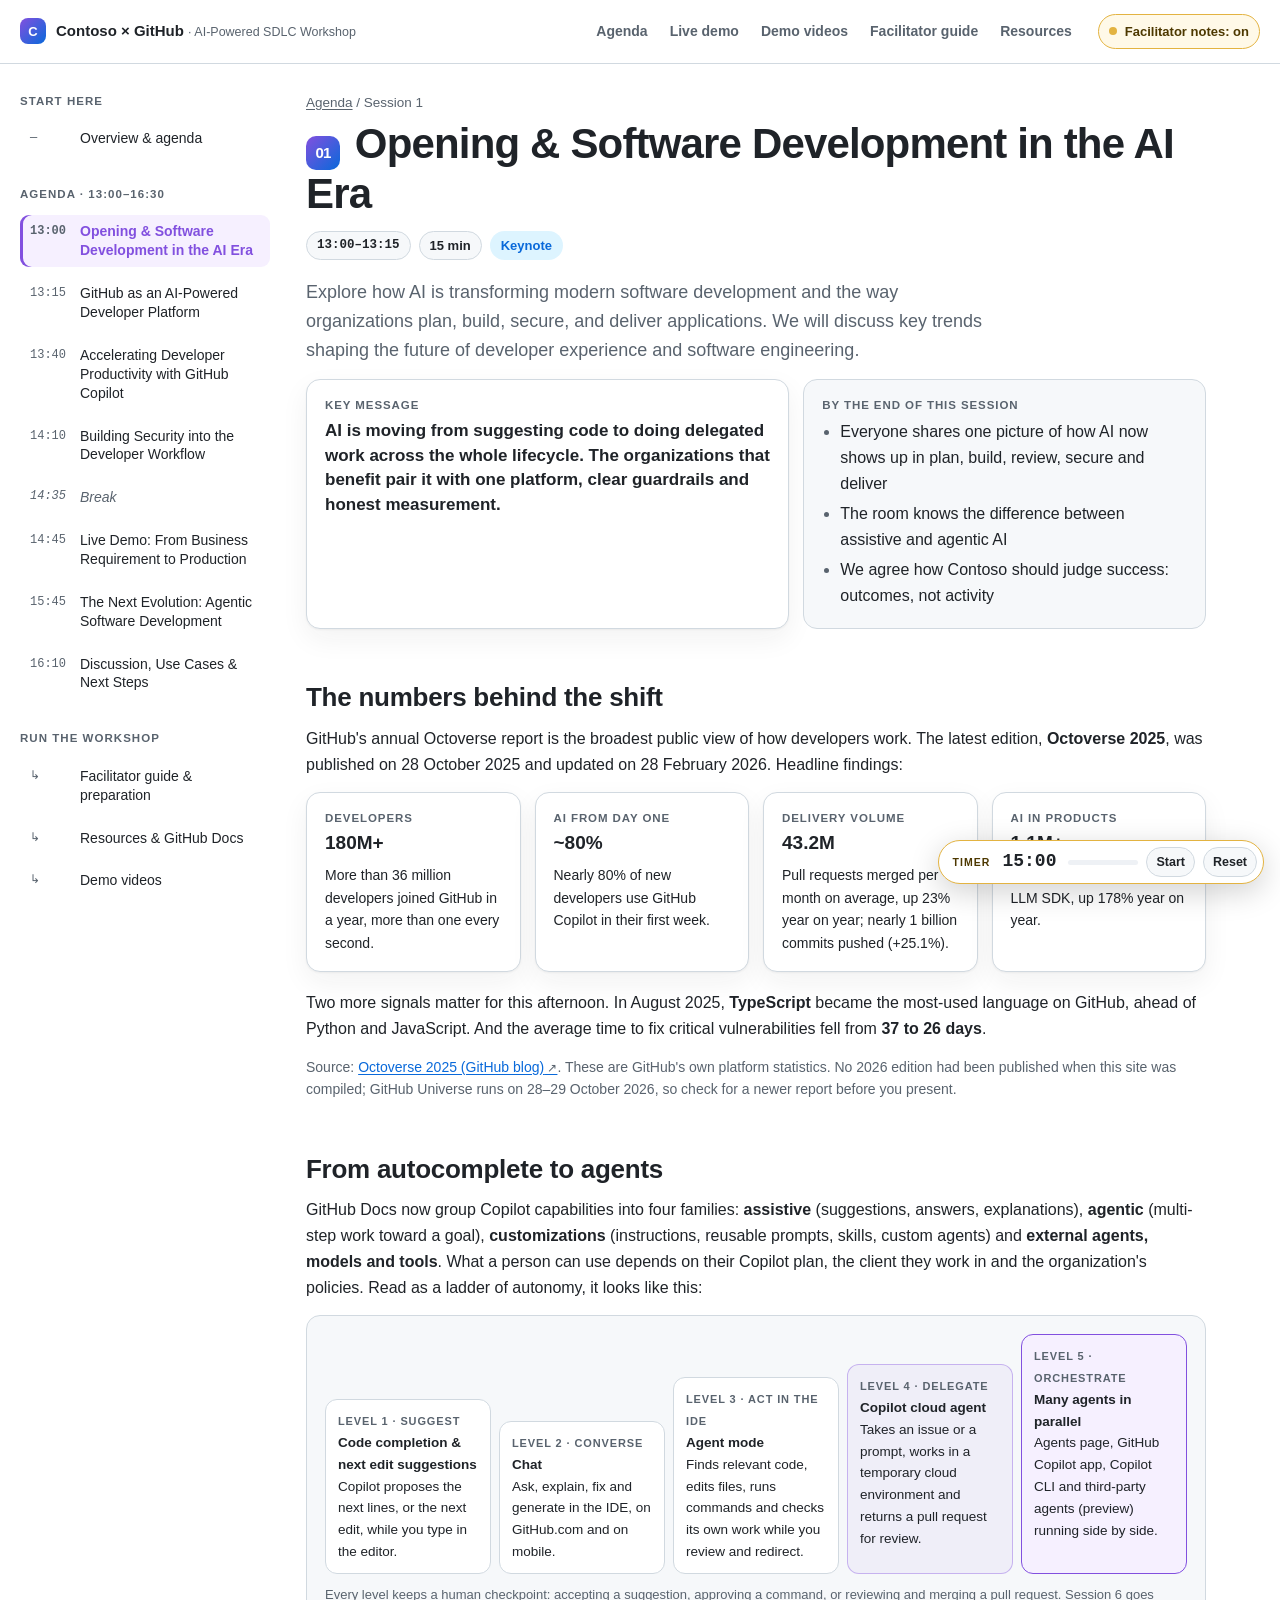
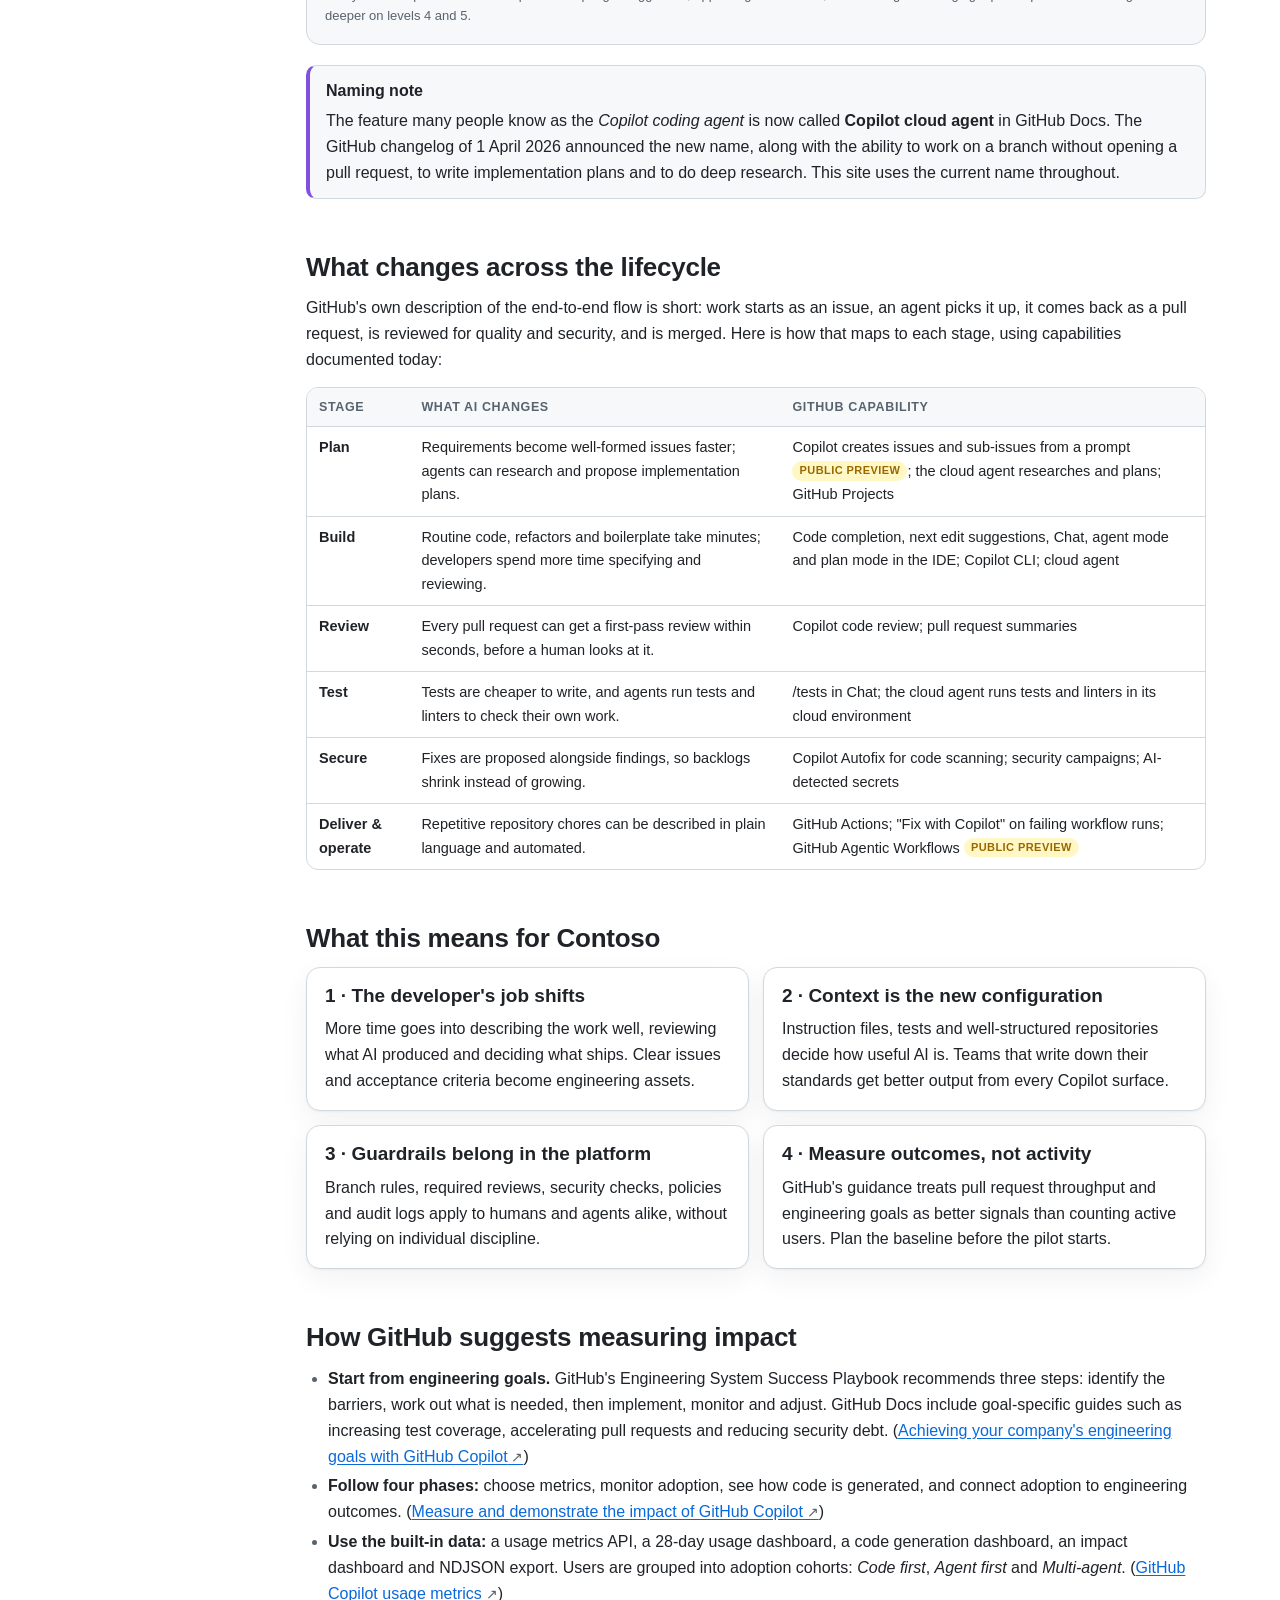
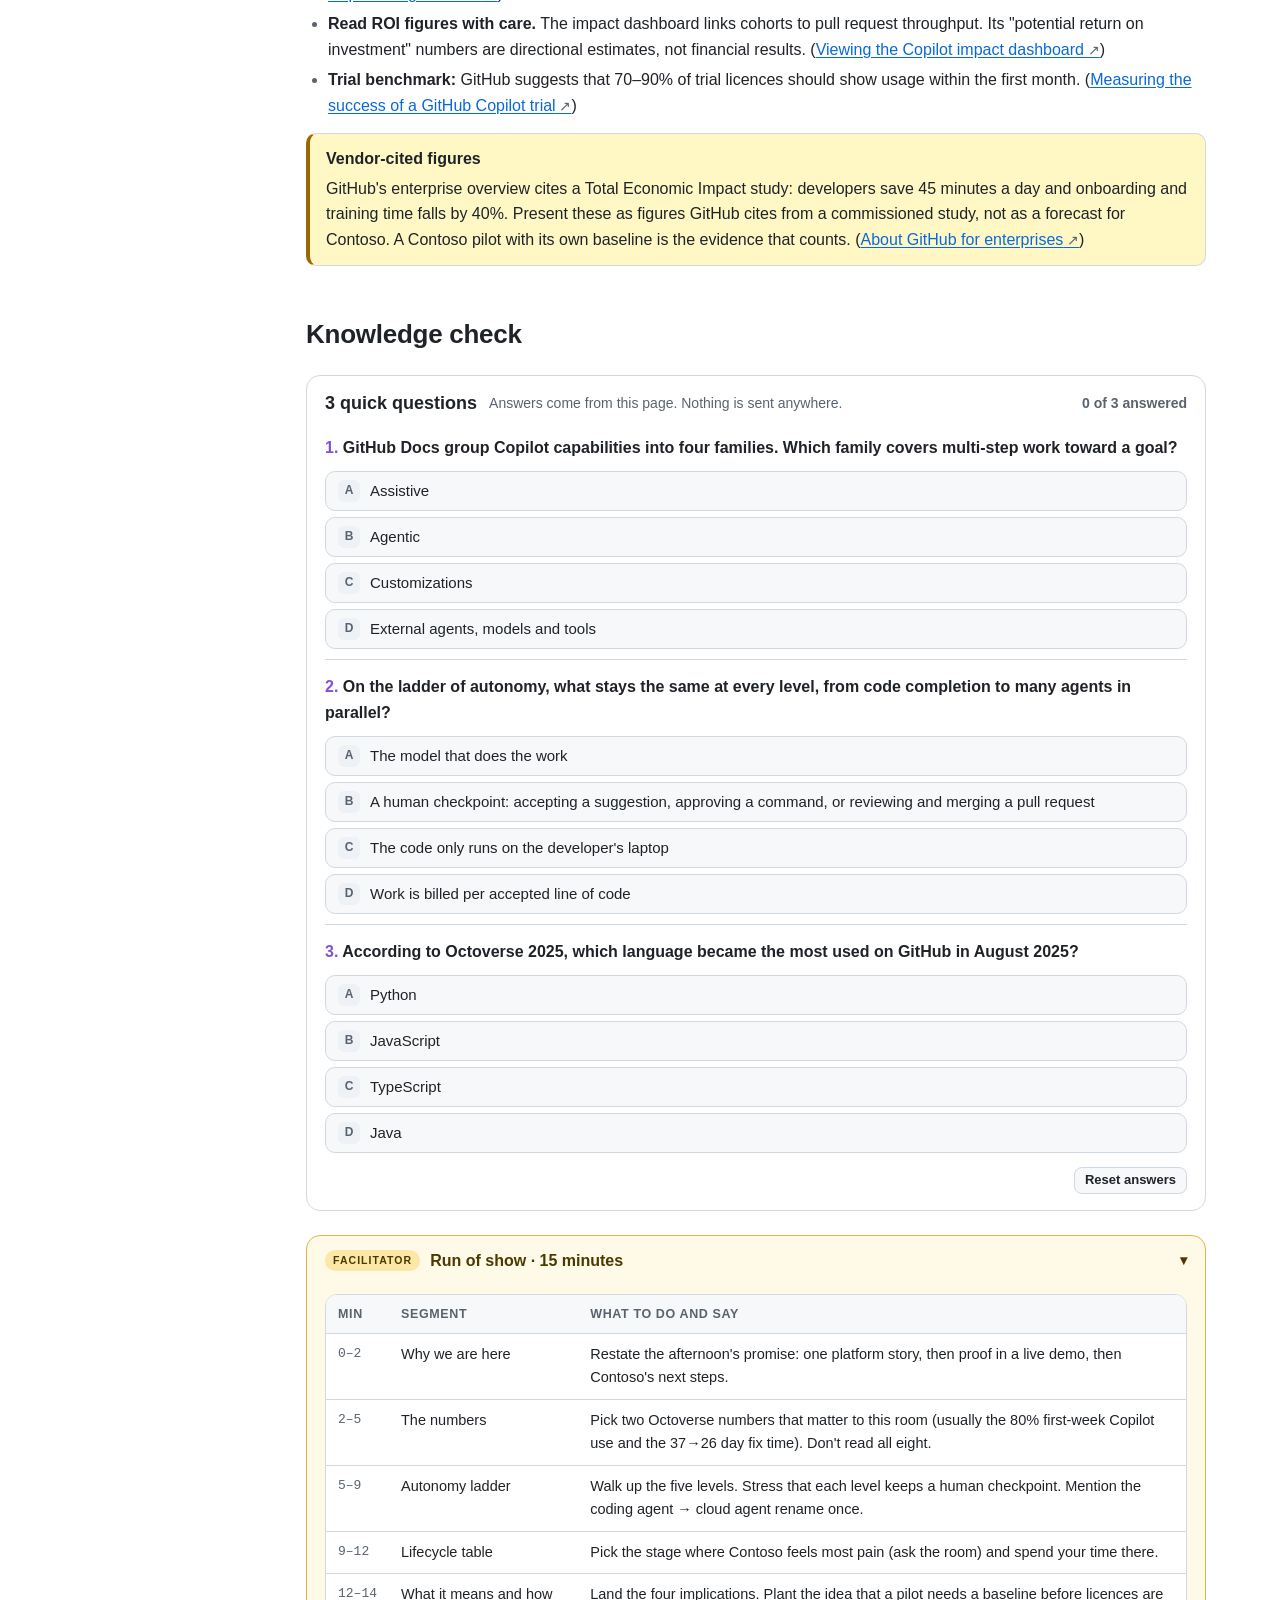
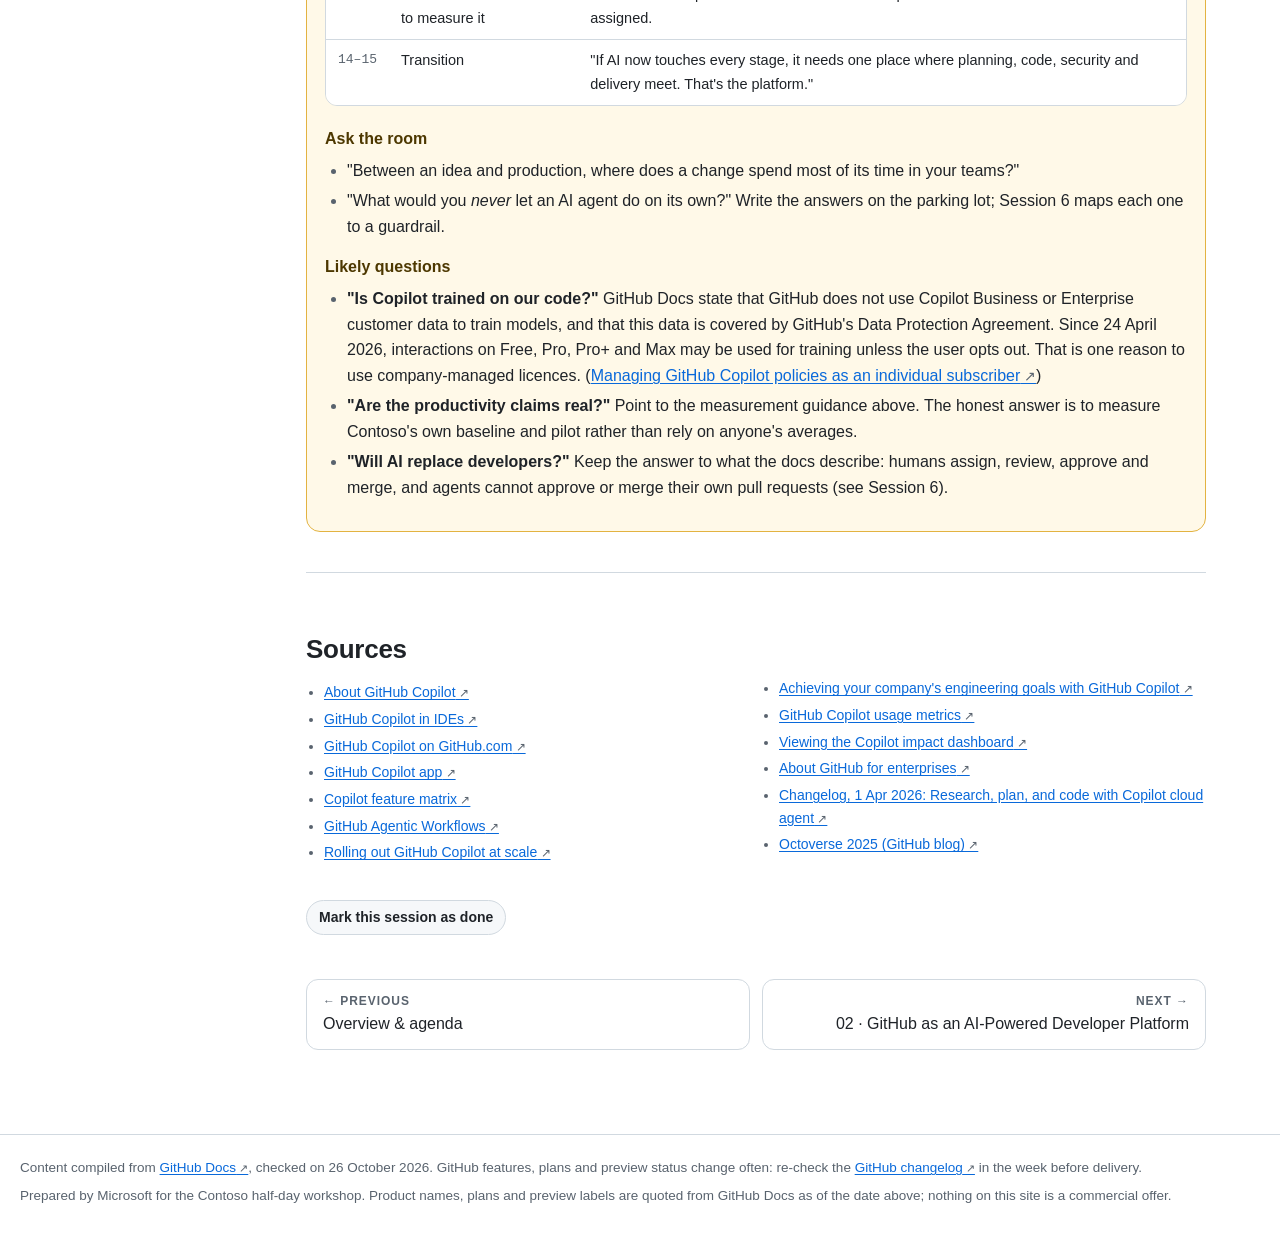
==== commit 7ef43246: "Add demo videos and interactive features" ====
--- a/01-ai-era.html
+++ b/01-ai-era.html
@@ -5,335 +5,11 @@
 <meta content="light dark" name="color-scheme"/>
 <title>01 · Opening &amp; Software Development in the AI Era · Contoso × GitHub Workshop</title>
 <meta content="Explore how AI is transforming modern software development and the way organizations plan, build, secure, and deliver applications. We will discuss key trends shaping the future of developer experience and software engineering." name="description"/>
-<style>
-:root{
-  color-scheme: light;
-  --bg:#ffffff; --surface:#f6f8fa; --surface-2:#eef1f5; --fg:#1f2328; --muted:#59636e; --border:#d1d9e0;
-  --accent:#8250df; --accent-soft:#f6f0ff; --accent-2:#0969da; --accent-2-soft:#ddf4ff;
-  --ok:#1a7f37; --ok-soft:#dafbe1; --warn:#9a6700; --warn-soft:#fff8c5; --danger:#cf222e; --danger-soft:#ffebe9;
-  --on-accent:#ffffff; --topbar-bg:rgba(255,255,255,.9);
-  --fac-bg:#fff9e8; --fac-border:#e3b341; --fac-fg:#4d3800; --fac-chip:#fbe7a6;
-  --hero-a:#0d1117; --hero-b:#151a3f; --hero-c:#3a1d78; --hero-fg:#f0f6fc; --hero-muted:#c3cbd6;
-  --hero-line:rgba(240,246,252,.18); --hero-chip:rgba(240,246,252,.07);
-  --hero-grad-1:#d2a8ff; --hero-grad-2:#79c0ff; --glow-1:rgba(163,113,247,.38); --glow-2:rgba(68,147,248,.26);
-  --code-bg:#0d1117; --code-fg:#e6edf3; --code-muted:#8b949e; --code-key:#ff7b72; --code-str:#a5d6ff; --code-head:#161b22;
-  --lane-gh:rgba(130,80,223,.06); --lane-gh-stroke:rgba(130,80,223,.38); --lane-az:rgba(9,105,218,.06); --lane-az-stroke:rgba(9,105,218,.38);
-  --shadow:0 1px 2px rgba(31,35,40,.05),0 10px 28px rgba(31,35,40,.06);
-  --radius:14px; --max:1440px;
-  --font:"Segoe UI Variable Text","Segoe UI",-apple-system,BlinkMacSystemFont,"Helvetica Neue",Arial,sans-serif;
-  --mono:"Cascadia Code","Cascadia Mono",ui-monospace,SFMono-Regular,Menlo,Consolas,monospace;
-}
-@media (prefers-color-scheme: dark){
-  :root{
-    color-scheme: dark;
-    --bg:#0d1117; --surface:#151b23; --surface-2:#1c2330; --fg:#e6edf3; --muted:#9198a1; --border:#30363d;
-    --accent:#a371f7; --accent-soft:rgba(163,113,247,.14); --accent-2:#4493f8; --accent-2-soft:rgba(68,147,248,.14);
-    --ok:#3fb950; --ok-soft:rgba(63,185,80,.14); --warn:#d29922; --warn-soft:rgba(210,153,34,.14); --danger:#f85149; --danger-soft:rgba(248,81,73,.14);
-    --on-accent:#0d1117; --topbar-bg:rgba(13,17,23,.88);
-    --fac-bg:rgba(210,153,34,.08); --fac-border:rgba(210,153,34,.55); --fac-fg:#f2cc60; --fac-chip:rgba(210,153,34,.22);
-    --code-bg:#010409; --code-head:#0d1117;
-    --lane-gh:rgba(163,113,247,.09); --lane-gh-stroke:rgba(163,113,247,.42); --lane-az:rgba(68,147,248,.09); --lane-az-stroke:rgba(68,147,248,.42);
-    --shadow:0 0 0 1px rgba(240,246,252,.04);
-  }
-}
-*{box-sizing:border-box}
-html{scroll-behavior:smooth;scroll-padding-block-start:84px}
-body{margin:0;background:var(--bg);color:var(--fg);font-family:var(--font);font-size:16px;line-height:1.62;text-align:start;-webkit-font-smoothing:antialiased}
-a{color:var(--accent-2);text-underline-offset:2px}
-a:hover{text-decoration-thickness:2px}
-code{font-family:var(--mono);font-size:.87em;background:var(--surface-2);padding:.1em .38em;border-radius:6px}
-kbd{font-family:var(--mono);font-size:.82em;border:1px solid var(--border);border-block-end-width:2px;border-radius:6px;padding:.05em .4em;background:var(--surface)}
-img,svg{max-inline-size:100%}
-.skip{position:absolute;inset-inline-start:-9999px;inset-block-start:8px;background:var(--bg);color:var(--fg);padding:8px 12px;border-radius:8px;z-index:60}
-.skip:focus{inset-inline-start:12px}
-
-/* Top bar */
-.topbar{position:sticky;inset-block-start:0;z-index:40;background:var(--topbar-bg);backdrop-filter:saturate(180%) blur(10px);border-block-end:1px solid var(--border)}
-.nav{max-inline-size:var(--max);margin-inline:auto;padding-block:10px;padding-inline:20px;display:flex;align-items:center;gap:16px}
-.brand{display:flex;align-items:center;gap:10px;font-weight:700;color:var(--fg);text-decoration:none;white-space:nowrap;font-size:15px}
-.brand-mark{inline-size:26px;block-size:26px;border-radius:8px;background:linear-gradient(135deg,var(--accent),var(--accent-2));display:inline-grid;place-items:center;color:#fff;font-size:13px;font-weight:800}
-.brand small{color:var(--muted);font-weight:500}
-.nav ul{list-style:none;display:flex;gap:2px;margin:0;margin-inline-start:auto;padding:0;overflow-x:auto}
-.nav li a{display:block;padding-block:6px;padding-inline:10px;border-radius:8px;color:var(--muted);text-decoration:none;font-size:14px;font-weight:550;white-space:nowrap}
-.nav li a:hover,.nav li a[aria-current="page"]{background:var(--surface);color:var(--fg)}
-.fac-toggle{display:none;align-items:center;gap:8px;border:1px solid var(--fac-border);background:var(--fac-bg);color:var(--fac-fg);font:inherit;font-size:13px;font-weight:650;padding-block:6px;padding-inline:10px;border-radius:999px;cursor:pointer;white-space:nowrap}
-.js .fac-toggle{display:inline-flex}
-.fac-toggle .dot{inline-size:8px;block-size:8px;border-radius:50%;background:var(--fac-border)}
-.fac-off .fac-toggle{border-color:var(--border);background:var(--surface);color:var(--muted)}
-.fac-off .fac-toggle .dot{background:var(--border)}
-.fac-off .facilitator{display:none}
-
-/* Layout */
-.layout{max-inline-size:var(--max);margin-inline:auto;display:grid;grid-template-columns:270px minmax(0,1fr) 220px;gap:36px;padding-inline:20px}
-.sidebar{position:sticky;inset-block-start:58px;align-self:start;max-block-size:calc(100vh - 58px);overflow-y:auto;padding-block:24px 40px;font-size:14px}
-.sidebar h2{font-size:11.5px;text-transform:uppercase;letter-spacing:.09em;color:var(--muted);margin-block:0 10px;margin-inline:0}
-.sidebar ol{list-style:none;margin:0 0 22px;padding:0;display:grid;gap:2px}
-.sidebar a{display:grid;grid-template-columns:44px minmax(0,1fr);gap:6px;padding-block:7px;padding-inline:10px;border-radius:9px;color:var(--fg);text-decoration:none;line-height:1.35}
-.sidebar a:hover{background:var(--surface)}
-.sidebar a[aria-current="page"]{background:var(--accent-soft);color:var(--accent);font-weight:650;box-shadow:inset 3px 0 0 var(--accent)}
-.sidebar .t{font-family:var(--mono);font-size:12px;color:var(--muted);padding-block-start:1px}
-.sidebar .brk{display:grid;grid-template-columns:44px minmax(0,1fr);gap:6px;padding-block:5px;padding-inline:10px;color:var(--muted);font-style:italic}
-.toc{position:sticky;inset-block-start:58px;align-self:start;padding-block:28px;font-size:13px;max-block-size:calc(100vh - 58px);overflow-y:auto}
-.toc h2{font-size:11.5px;text-transform:uppercase;letter-spacing:.09em;color:var(--muted);margin-block:0 8px;margin-inline:0}
-.toc ol{list-style:none;margin:0;padding:0;border-inline-start:1px solid var(--border)}
-.toc a{display:block;padding-block:4px;padding-inline:12px;color:var(--muted);text-decoration:none;line-height:1.35}
-.toc a:hover{color:var(--fg)}
-main{min-inline-size:0;padding-block:28px 64px}
-.content{max-inline-size:900px}
-@media (max-width:1360px){.layout{grid-template-columns:250px minmax(0,1fr)}.toc{display:none}}
-@media (max-width:860px){
-  .layout{grid-template-columns:minmax(0,1fr);gap:0}
-  .sidebar{position:static;max-block-size:none;padding-block:12px 0;border-block-end:1px solid var(--border)}
-  .sidebar details:not([open]) ol{display:none}
-  .nav ul{display:none}
-}
-.sidebar details summary{display:none}
-@media (max-width:860px){.sidebar details summary{display:block;cursor:pointer;font-weight:650;padding-block:8px}}
-
-/* Typography */
-h1{font-size:clamp(30px,3.6vw,42px);line-height:1.12;letter-spacing:-.02em;margin-block:6px 14px;margin-inline:0;font-weight:750}
-h2{font-size:26px;line-height:1.25;letter-spacing:-.01em;margin-block:46px 12px;margin-inline:0;padding-block-start:6px;font-weight:700}
-h3{font-size:19px;line-height:1.3;margin-block:28px 8px;margin-inline:0;font-weight:680}
-h4{font-size:16px;margin-block:20px 6px;margin-inline:0}
-p{margin-block:0 14px}
-ul,ol{margin-block:0 14px;padding-inline-start:22px}
-li{margin-block:4px}
-li::marker{color:var(--muted)}
-hr{border:0;border-block-start:1px solid var(--border);margin-block:36px}
-.lede{font-size:18px;color:var(--muted);max-inline-size:70ch}
-.muted{color:var(--muted)}
-.small{font-size:14px}
-.crumbs{font-size:13.5px;color:var(--muted);margin-block-end:6px}
-.crumbs a{color:var(--muted)}
-
-/* Chips & badges */
-.chips{display:flex;flex-wrap:wrap;gap:8px;margin-block:4px 18px}
-.chip{display:inline-flex;align-items:center;gap:6px;font-size:13px;font-weight:600;border:1px solid var(--border);background:var(--surface);color:var(--fg);padding-block:3px;padding-inline:10px;border-radius:999px;white-space:nowrap}
-.chip.time{font-family:var(--mono);font-size:12.5px}
-.chip.talk{background:var(--accent-2-soft);border-color:transparent;color:var(--accent-2)}
-.chip.demo{background:var(--accent-soft);border-color:transparent;color:var(--accent)}
-.chip.disc{background:var(--ok-soft);border-color:transparent;color:var(--ok)}
-.chip.brk{background:var(--surface-2);border-color:transparent;color:var(--muted)}
-.st{display:inline-block;font-size:11px;font-weight:700;letter-spacing:.04em;text-transform:uppercase;padding-block:1px;padding-inline:7px;border-radius:999px;vertical-align:2px;white-space:nowrap}
-.st.ga{background:var(--ok-soft);color:var(--ok)}
-.st.pv{background:var(--warn-soft);color:var(--warn)}
-.st.plan{background:var(--accent-2-soft);color:var(--accent-2)}
-.st.ret{background:var(--danger-soft);color:var(--danger)}
-.num{display:inline-grid;place-items:center;inline-size:34px;block-size:34px;border-radius:10px;background:linear-gradient(135deg,var(--accent),var(--accent-2));color:#fff;font-weight:800;font-size:15px;margin-inline-end:4px}
-
-/* Cards & grids */
-.grid{display:grid;gap:14px;margin-block:8px 18px}
-.g2{grid-template-columns:repeat(2,minmax(0,1fr))}
-.g3{grid-template-columns:repeat(3,minmax(0,1fr))}
-.g4{grid-template-columns:repeat(4,minmax(0,1fr))}
-@media (max-width:980px){.g3,.g4{grid-template-columns:repeat(2,minmax(0,1fr))}}
-@media (max-width:640px){.g2,.g3,.g4{grid-template-columns:minmax(0,1fr)}}
-.card{background:var(--bg);border:1px solid var(--border);border-radius:var(--radius);padding-block:16px;padding-inline:18px;box-shadow:var(--shadow)}
-.card h3,.card h4{margin-block-start:0}
-.card p:last-child,.card ul:last-child{margin-block-end:0}
-.card .k{font-size:11.5px;text-transform:uppercase;letter-spacing:.08em;color:var(--muted);font-weight:700;margin-block-end:4px}
-.card.soft{background:var(--surface);box-shadow:none}
-.card.accent{border-color:var(--lane-gh-stroke);background:var(--lane-gh)}
-.card.blue{border-color:var(--lane-az-stroke);background:var(--lane-az)}
-a.card{display:block;color:inherit;text-decoration:none}
-a.card:hover{border-color:var(--accent)}
-
-/* Glance */
-.glance{display:grid;grid-template-columns:minmax(0,1.2fr) minmax(0,1fr);gap:14px;margin-block:6px 26px}
-@media (max-width:760px){.glance{grid-template-columns:minmax(0,1fr)}}
-.glance .card ul{padding-inline-start:18px}
-.keymsg{font-size:17px;font-weight:600;line-height:1.45;margin:0}
-
-/* Callouts */
-.callout{border:1px solid var(--border);border-inline-start:4px solid var(--accent-2);background:var(--surface);border-radius:10px;padding-block:12px;padding-inline:16px;margin-block:14px 18px}
-.callout p:last-child,.callout ul:last-child{margin-block-end:0}
-.callout .h{font-weight:700;display:block;margin-block-end:4px}
-.callout.tip{border-inline-start-color:var(--ok)}
-.callout.warn{border-inline-start-color:var(--warn);background:var(--warn-soft)}
-.callout.danger{border-inline-start-color:var(--danger);background:var(--danger-soft)}
-.callout.docs{border-inline-start-color:var(--accent)}
-
-/* Facilitator panels */
-.facilitator{border:1px solid var(--fac-border);background:var(--fac-bg);border-radius:var(--radius);margin-block:22px 26px;padding-block:0;padding-inline:0}
-.facilitator > summary{list-style:none;cursor:pointer;padding-block:12px;padding-inline:18px;font-weight:700;color:var(--fac-fg);display:flex;align-items:center;gap:10px}
-.facilitator > summary::-webkit-details-marker{display:none}
-.facilitator > summary::before{content:"FACILITATOR";font-size:10.5px;letter-spacing:.1em;background:var(--fac-chip);color:var(--fac-fg);padding-block:2px;padding-inline:8px;border-radius:999px}
-.facilitator > summary::after{content:"\25BE";margin-inline-start:auto;font-size:14px;transition:transform .15s}
-.facilitator:not([open]) > summary::after{transform:rotate(-90deg)}
-.facilitator .fbody{padding-block:0 16px;padding-inline:18px}
-.facilitator h4{margin-block-start:14px;color:var(--fac-fg)}
-.facilitator table{background:var(--bg)}
-
-/* Tables */
-.tablewrap{overflow-x:auto;margin-block:8px 20px;border:1px solid var(--border);border-radius:12px}
-table{border-collapse:collapse;inline-size:100%;font-size:14.5px}
-th,td{text-align:start;vertical-align:top;padding-block:9px;padding-inline:12px;border-block-end:1px solid var(--border)}
-thead th{background:var(--surface);font-size:12.5px;text-transform:uppercase;letter-spacing:.05em;color:var(--muted);font-weight:700;white-space:nowrap}
-tbody tr:last-child td{border-block-end:0}
-td.t{font-family:var(--mono);font-size:13px;white-space:nowrap;color:var(--muted)}
-tr.break td{background:var(--surface);color:var(--muted);font-style:italic}
-.agenda td:nth-child(2) a{font-weight:650}
-.agenda td p{margin:2px 0 0;color:var(--muted);font-size:14px}
-
-/* Steps (runbook) */
-.steps{list-style:none;counter-reset:s;padding:0;margin-block:8px 18px;display:grid;gap:10px}
-.steps > li{counter-increment:s;position:relative;padding-block:12px;padding-inline:56px 16px;border:1px solid var(--border);border-radius:12px;background:var(--bg);margin:0}
-.steps > li::before{content:counter(s);position:absolute;inset-inline-start:14px;inset-block-start:12px;inline-size:28px;block-size:28px;border-radius:8px;background:var(--surface-2);display:grid;place-items:center;font-weight:750;font-size:14px;color:var(--fg)}
-.steps > li > :last-child{margin-block-end:0}
-.steps .expect{display:block;margin-block-start:6px;font-size:14px;color:var(--ok)}
-.steps .expect::before{content:"\2713  Expect: ";font-weight:700}
-
-/* Acts (demo) */
-.act{border:1px solid var(--border);border-radius:var(--radius);margin-block:26px;overflow:hidden;box-shadow:var(--shadow)}
-.act-head{display:flex;flex-wrap:wrap;align-items:center;gap:10px 14px;padding-block:14px;padding-inline:18px;background:var(--surface);border-block-end:1px solid var(--border)}
-.act-head h3{margin:0;font-size:19px}
-.act-head .chip{margin-inline-start:auto}
-.act-body{padding-block:14px 4px;padding-inline:18px}
-
-/* Prompt blocks */
-.prompt{border:1px solid var(--lane-gh-stroke);background:var(--lane-gh);border-radius:12px;padding-block:10px;padding-inline:14px;margin-block:10px 16px}
-.prompt .lbl{display:block;font-size:11.5px;letter-spacing:.08em;text-transform:uppercase;font-weight:700;color:var(--accent);margin-block-end:4px}
-.prompt p{margin:0;font-family:var(--mono);font-size:14px;line-height:1.55;white-space:pre-wrap}
-
-/* Code */
-figure.code{margin-block:10px 18px;margin-inline:0;border-radius:12px;overflow:hidden;border:1px solid var(--border);background:var(--code-bg)}
-figure.code figcaption{display:flex;align-items:center;gap:10px;background:var(--code-head);color:var(--code-muted);font-family:var(--mono);font-size:12.5px;padding-block:7px;padding-inline:14px;border-block-end:1px solid rgba(240,246,252,.1)}
-figure.code figcaption .src{margin-inline-start:auto;font-family:var(--font);font-size:12px}
-figure.code figcaption .src a{color:var(--code-str)}
-figure.code pre{margin:0;padding-block:14px;padding-inline:16px;overflow-x:auto;color:var(--code-fg);font-family:var(--mono);font-size:13px;line-height:1.55;background:transparent}
-figure.code code{background:none;padding:0;font-size:inherit;color:inherit}
-.copy{border:1px solid rgba(240,246,252,.2);background:transparent;color:var(--code-fg);font:inherit;font-size:12px;border-radius:6px;padding-block:2px;padding-inline:8px;cursor:pointer}
-.copy:hover{background:rgba(240,246,252,.1)}
-.y-c{color:var(--code-muted)} .y-k{color:var(--code-key)} .y-s{color:var(--code-str)}
-
-/* Diagrams */
-.diagram{border:1px solid var(--border);border-radius:var(--radius);background:var(--surface);padding-block:18px;padding-inline:18px;margin-block:12px 20px;margin-inline:0;overflow-x:auto}
-.diagram figcaption{font-size:13px;color:var(--muted);margin-block-start:10px}
-.flow{display:flex;align-items:stretch;gap:0;min-inline-size:720px}
-.flow .node{flex:1 1 0;background:var(--bg);border:1px solid var(--border);border-radius:12px;padding-block:10px;padding-inline:12px;font-size:13.5px;line-height:1.4}
-.flow .node b{display:block;font-size:14px;margin-block-end:4px}
-.flow .node .tag{display:block;font-size:11px;text-transform:uppercase;letter-spacing:.07em;color:var(--muted);font-weight:700;margin-block-end:2px}
-.flow .node ul{margin:0;padding-inline-start:16px;font-size:13px}
-.flow .node.gh{border-color:var(--lane-gh-stroke);background:var(--lane-gh)}
-.flow .node.az{border-color:var(--lane-az-stroke);background:var(--lane-az)}
-.flow .node.hl{border-color:var(--accent);box-shadow:0 0 0 2px var(--accent-soft)}
-.flow .arrow{flex:0 0 26px;display:grid;place-items:center;color:var(--muted);font-size:18px}
-.pillars{display:grid;grid-template-columns:repeat(5,minmax(0,1fr));gap:10px;min-inline-size:760px}
-.pillar{background:var(--bg);border:1px solid var(--border);border-radius:12px;padding-block:12px;padding-inline:12px;font-size:13.5px}
-.pillar h4{margin-block:0 6px;font-size:14.5px}
-.pillar ul{margin:0;padding-inline-start:16px}
-.pillar.ai{border-color:var(--lane-gh-stroke);background:var(--lane-gh)}
-.foundation{grid-column:1 / -1;background:var(--surface-2);border:1px dashed var(--border);border-radius:12px;padding-block:10px;padding-inline:14px;font-size:13.5px;text-align:center}
-.ladder{display:grid;grid-template-columns:repeat(5,minmax(0,1fr));gap:8px;align-items:end;min-inline-size:760px}
-.rung{border:1px solid var(--border);border-radius:12px;background:var(--bg);padding-block:10px;padding-inline:12px;font-size:13.5px}
-.rung b{display:block}
-.rung .lvl{font-size:11px;letter-spacing:.08em;text-transform:uppercase;color:var(--muted);font-weight:700}
-.rung.r1{min-block-size:120px}.rung.r2{min-block-size:150px}.rung.r3{min-block-size:180px}.rung.r4{min-block-size:210px;border-color:var(--lane-gh-stroke);background:var(--lane-gh)}.rung.r5{min-block-size:240px;border-color:var(--accent);background:var(--accent-soft)}
-.arch{display:grid;grid-template-columns:minmax(0,1.3fr) 46px minmax(0,1fr);gap:0;align-items:stretch;min-inline-size:680px}
-.lane{border-radius:14px;padding-block:12px;padding-inline:12px;border:1.5px dashed var(--lane-gh-stroke);background:var(--lane-gh)}
-.lane.az{border-color:var(--lane-az-stroke);background:var(--lane-az)}
-.lane > .lt{font-size:11.5px;letter-spacing:.09em;text-transform:uppercase;font-weight:750;color:var(--muted);margin-block-end:8px;display:block}
-.lane .boxes{display:grid;gap:8px}
-.lane .box{background:var(--bg);border:1px solid var(--border);border-radius:10px;padding-block:8px;padding-inline:10px;font-size:13px;line-height:1.35;display:flex;gap:10px;align-items:center}
-.lane .box b{display:block;font-size:13.5px}
-.lane .box .ic{flex:0 0 36px;inline-size:36px;block-size:36px;display:grid;place-items:center}
-.lane .box .ic svg{inline-size:36px;block-size:36px}
-.lane .box .gnum{flex:0 0 26px;inline-size:26px;block-size:26px;border-radius:8px;display:grid;place-items:center;font-weight:800;font-size:12.5px;background:var(--accent-soft);color:var(--accent)}
-.bridge{display:grid;place-items:center;text-align:center;font-size:11.5px;color:var(--muted);padding-inline:4px}
-.bridge span{display:block;writing-mode:vertical-rl;transform:rotate(180deg);letter-spacing:.06em;font-weight:700}
-
-/* Hero (home) */
-.hero{background:radial-gradient(1100px 520px at 88% -12%,var(--glow-1),transparent 62%),radial-gradient(900px 520px at -5% 112%,var(--glow-2),transparent 60%),linear-gradient(135deg,var(--hero-a),var(--hero-b) 55%,var(--hero-c));color:var(--hero-fg);border-radius:20px;padding-block:44px 38px;padding-inline:38px;margin-block:0 26px}
-.hero .eyebrow{display:inline-block;font-size:12.5px;font-weight:650;letter-spacing:.07em;text-transform:uppercase;color:var(--hero-muted);background:var(--hero-chip);border:1px solid var(--hero-line);padding-block:5px;padding-inline:12px;border-radius:999px;margin:0 0 16px}
-.hero h1{color:var(--hero-fg);font-size:clamp(32px,4.2vw,50px);line-height:1.06;margin-block:0 16px}
-.grad{background:linear-gradient(90deg,var(--hero-grad-1),var(--hero-grad-2));-webkit-background-clip:text;background-clip:text;color:transparent}
-.hero .lede{color:var(--hero-muted);font-size:18px}
-.facts{display:grid;grid-template-columns:repeat(4,minmax(0,1fr));gap:10px;margin-block:22px 24px;margin-inline:0}
-@media (max-width:760px){.facts{grid-template-columns:repeat(2,minmax(0,1fr))}.hero{padding-inline:22px}}
-.facts div{background:var(--hero-chip);border:1px solid var(--hero-line);border-radius:12px;padding-block:9px;padding-inline:13px}
-.facts dt{font-size:11px;text-transform:uppercase;letter-spacing:.09em;color:var(--hero-muted);margin:0}
-.facts dd{margin:2px 0 0;font-weight:650;font-size:15px;line-height:1.35}
-.cta-row{display:flex;flex-wrap:wrap;gap:10px}
-.btn{display:inline-flex;align-items:center;gap:8px;padding-block:10px;padding-inline:16px;border-radius:10px;font-weight:650;text-decoration:none;font-size:15px}
-.btn.primary{background:var(--hero-fg);color:var(--hero-a)}
-.btn.ghost{color:var(--hero-fg);border:1px solid var(--hero-line)}
-
-/* Checklists */
-.check{list-style:none;padding:0;margin-block:6px 18px;display:grid;gap:6px}
-.check li{display:grid;grid-template-columns:22px minmax(0,1fr);gap:8px;align-items:start;margin:0;padding-block:6px;padding-inline:10px;border:1px solid var(--border);border-radius:9px;background:var(--bg)}
-.check input{margin-block-start:4px;accent-color:var(--accent)}
-.check li.done{background:var(--ok-soft);border-color:transparent}
-
-/* Sources */
-.sources{border-block-start:1px solid var(--border);margin-block-start:40px;padding-block-start:8px}
-.sources ul{columns:2;column-gap:28px;font-size:14px;padding-inline-start:18px}
-@media (max-width:760px){.sources ul{columns:1}}
-.sources li{break-inside:avoid}
-.ext::after{content:" \2197";font-size:.85em;color:var(--muted)}
-
-/* Pager */
-.pager{display:grid;grid-template-columns:repeat(2,minmax(0,1fr));gap:12px;margin-block-start:44px}
-.pager a{display:block;border:1px solid var(--border);border-radius:12px;padding-block:12px;padding-inline:16px;text-decoration:none;color:var(--fg)}
-.pager a:hover{border-color:var(--accent)}
-.pager .d{display:block;font-size:12px;text-transform:uppercase;letter-spacing:.08em;color:var(--muted);font-weight:700}
-.pager .next{text-align:end;grid-column:2}
-
-/* Worksheet */
-.canvas{display:grid;grid-template-columns:repeat(2,minmax(0,1fr));gap:12px;margin-block:10px 20px}
-@media (max-width:760px){.canvas{grid-template-columns:minmax(0,1fr)}}
-.canvas .cell{border:1px solid var(--border);border-radius:12px;padding-block:12px;padding-inline:14px;min-block-size:120px;background:var(--bg)}
-.canvas .cell b{display:block;margin-block-end:4px}
-.canvas .cell p{font-size:14px;color:var(--muted);margin:0}
-.matrix{display:grid;grid-template-columns:28px repeat(2,minmax(0,1fr));grid-template-rows:repeat(2,minmax(110px,auto)) 28px;gap:8px;margin-block:10px 20px;max-inline-size:640px}
-.matrix .q{border:1px solid var(--border);border-radius:12px;padding-block:10px;padding-inline:12px;font-size:13.5px;background:var(--bg)}
-.matrix .q b{display:block}
-.matrix .q.best{border-color:var(--ok);background:var(--ok-soft)}
-.matrix .ax{display:grid;place-items:center;font-size:11.5px;color:var(--muted);font-weight:700;letter-spacing:.06em;text-transform:uppercase}
-.matrix .ax.y{writing-mode:vertical-rl;transform:rotate(180deg);grid-row:1 / 3;grid-column:1}
-.matrix .ax.x{grid-column:2 / 4;grid-row:3}
-
-footer.site{border-block-start:1px solid var(--border);margin-block-start:20px}
-footer.site .inner{max-inline-size:var(--max);margin-inline:auto;padding-block:22px 36px;padding-inline:20px;font-size:13.5px;color:var(--muted);display:grid;gap:6px}
-
-@media print{
-  .topbar,.sidebar,.toc,.pager,.fac-toggle,.copy{display:none !important}
-  .layout{display:block}
-  .facilitator{break-inside:avoid}
-  .hero{background:none;color:var(--fg);border:1px solid var(--border)}
-  .hero h1,.hero .lede,.facts dd,.facts dt{color:var(--fg)}
-  a{color:var(--fg)}
-}
-
-</style>
+<link href="assets/site.css?v=2" rel="stylesheet"/>
 <script>
-(function(){
-  var d=document.documentElement; d.classList.add('js');
-  var KEY='contoso-ws-fac';
-  try{ if(localStorage.getItem(KEY)==='off'){ d.classList.add('fac-off'); } }catch(e){}
-  document.addEventListener('DOMContentLoaded',function(){
-    var b=document.querySelector('.fac-toggle');
-    function label(){ var off=d.classList.contains('fac-off'); b.setAttribute('aria-pressed', off?'false':'true'); b.querySelector('.lbl').textContent= off?'Facilitator notes: off':'Facilitator notes: on'; }
-    if(b){ label(); b.addEventListener('click',function(){ d.classList.toggle('fac-off'); try{localStorage.setItem(KEY, d.classList.contains('fac-off')?'off':'on');}catch(e){} label(); }); }
-    document.querySelectorAll('figure.code').forEach(function(f){
-      var cap=f.querySelector('figcaption'); var pre=f.querySelector('pre'); if(!cap||!pre){return;}
-      var btn=document.createElement('button'); btn.type='button'; btn.className='copy'; btn.textContent='Copy';
-      btn.addEventListener('click',function(){
-        var t=pre.innerText;
-        var p=(navigator.clipboard&&navigator.clipboard.writeText)?navigator.clipboard.writeText(t):Promise.reject(new Error('no clipboard'));
-        p.then(function(){btn.textContent='Copied';setTimeout(function(){btn.textContent='Copy';},1500);},function(){btn.textContent='Copy failed';});
-      });
-      cap.appendChild(btn);
-    });
-    document.querySelectorAll('.check input[type=checkbox][data-k]').forEach(function(cb){
-      var k='contoso-ws-ck-'+cb.getAttribute('data-k');
-      try{ if(localStorage.getItem(k)==='1'){cb.checked=true;} }catch(e){}
-      function upd(){ var li=cb.closest('li'); if(li){li.classList.toggle('done',cb.checked);} }
-      upd();
-      cb.addEventListener('change',function(){ try{localStorage.setItem(k,cb.checked?'1':'0');}catch(e){} upd(); });
-    });
-  });
-})();
+(function(){var d=document.documentElement;d.classList.add('js');try{if(localStorage.getItem('contoso-ws-fac')==='off'){d.classList.add('fac-off');}}catch(e){}})();
 </script>
+<script defer="" src="assets/site.js?v=2"></script>
 </head>
 <body>
 <a class="skip" href="#main">Skip to content</a>
@@ -343,6 +19,7 @@
     <ul>
       <li><a href="index.html">Agenda</a></li>
       <li><a href="05-live-demo.html">Live demo</a></li>
+      <li><a href="videos.html">Demo videos</a></li>
       <li><a href="facilitator.html">Facilitator guide</a></li>
       <li><a href="resources.html">Resources</a></li>
       
@@ -374,6 +51,7 @@
       <ol>
         <li><a href="facilitator.html"><span class="t">↳</span><span>Facilitator guide &amp; preparation</span></a></li>
         <li><a href="resources.html"><span class="t">↳</span><span>Resources &amp; GitHub Docs</span></a></li>
+        <li><a href="videos.html"><span class="t">↳</span><span>Demo videos</span></a></li>
       </ol>
     </details>
   </aside>
@@ -458,6 +136,8 @@
   <span class="h">Vendor-cited figures</span>
   <p>GitHub's enterprise overview cites a Total Economic Impact study: developers save 45 minutes a day and onboarding and training time falls by 40%. Present these as figures GitHub cites from a commissioned study, not as a forecast for Contoso. A Contoso pilot with its own baseline is the evidence that counts. (<a class="ext" href="https://docs.github.com/en/enterprise-cloud@latest/admin/overview/about-github-for-enterprises">About GitHub for enterprises</a>)</p>
 </div>
+
+<h2 id="knowledge-check">Knowledge check</h2><section aria-label="Knowledge check" class="quiz" data-quiz="s1"><div class="qz-head"><h3>3 quick questions</h3><span class="small muted">Answers come from this page. Nothing is sent anywhere.</span><span aria-live="polite" class="qz-score"></span></div><ol class="qs"><li class="q" data-a="1" data-n="0"><p>GitHub Docs group Copilot capabilities into four families. Which family covers multi-step work toward a goal?</p><div class="opts"><button type="button"><span class="k">A</span><span>Assistive</span></button><button type="button"><span class="k">B</span><span>Agentic</span></button><button type="button"><span class="k">C</span><span>Customizations</span></button><button type="button"><span class="k">D</span><span>External agents, models and tools</span></button></div><div aria-live="polite" class="why"><b></b>Agentic capabilities work toward a goal over multiple steps. Assistive ones give suggestions, answers and explanations; customizations are instructions, reusable prompts, skills and custom agents.</div></li><li class="q" data-a="1" data-n="1"><p>On the ladder of autonomy, what stays the same at every level, from code completion to many agents in parallel?</p><div class="opts"><button type="button"><span class="k">A</span><span>The model that does the work</span></button><button type="button"><span class="k">B</span><span>A human checkpoint: accepting a suggestion, approving a command, or reviewing and merging a pull request</span></button><button type="button"><span class="k">C</span><span>The code only runs on the developer's laptop</span></button><button type="button"><span class="k">D</span><span>Work is billed per accepted line of code</span></button></div><div aria-live="polite" class="why"><b></b>Every level keeps a human checkpoint. The live demo after the break shows each of them.</div></li><li class="q" data-a="2" data-n="2"><p>According to Octoverse 2025, which language became the most used on GitHub in August 2025?</p><div class="opts"><button type="button"><span class="k">A</span><span>Python</span></button><button type="button"><span class="k">B</span><span>JavaScript</span></button><button type="button"><span class="k">C</span><span>TypeScript</span></button><button type="button"><span class="k">D</span><span>Java</span></button></div><div aria-live="polite" class="why"><b></b>TypeScript moved ahead of Python and JavaScript in August 2025. Octoverse figures are GitHub's own platform statistics.</div></li></ol><div class="qz-foot"><button class="ibtn sm" data-reset="" type="button">Reset answers</button></div></section>
 
 <details class="facilitator" open="">
   <summary>Run of show · 15 minutes</summary>
@@ -505,11 +185,12 @@
     <li><a class="ext" href="https://github.blog/news-insights/octoverse/octoverse-a-new-developer-joins-github-every-second-as-ai-leads-typescript-to-1/">Octoverse 2025 (GitHub blog)</a></li>
   </ul>
 </section>
-<nav aria-label="Previous and next" class="pager"><a class="prev" href="index.html"><span class="d">← Previous</span>Overview &amp; agenda</a><a class="next" href="02-platform.html"><span class="d">Next →</span>02 · GitHub as an AI-Powered Developer Platform</a></nav>
+<div class="mark-row"><button aria-pressed="false" class="mark-done" data-file="01-ai-era.html" type="button">Mark this session as done</button></div><nav aria-label="Previous and next" class="pager"><a class="prev" href="index.html"><span class="d">← Previous</span>Overview &amp; agenda</a><a class="next" href="02-platform.html"><span class="d">Next →</span>02 · GitHub as an AI-Powered Developer Platform</a></nav>
     </div>
   </main>
-  <nav aria-label="On this page" class="toc"><h2>On this page</h2><ol><li><a href="#the-numbers-behind-the-shift">The numbers behind the shift</a></li><li><a href="#from-autocomplete-to-agents">From autocomplete to agents</a></li><li><a href="#what-changes-across-the-lifecycle">What changes across the lifecycle</a></li><li><a href="#what-this-means-for-contoso">What this means for Contoso</a></li><li><a href="#how-github-suggests-measuring-impact">How GitHub suggests measuring impact</a></li></ol></nav>
-</div>
+  <nav aria-label="On this page" class="toc"><h2>On this page</h2><ol><li><a href="#the-numbers-behind-the-shift">The numbers behind the shift</a></li><li><a href="#from-autocomplete-to-agents">From autocomplete to agents</a></li><li><a href="#what-changes-across-the-lifecycle">What changes across the lifecycle</a></li><li><a href="#what-this-means-for-contoso">What this means for Contoso</a></li><li><a href="#how-github-suggests-measuring-impact">How GitHub suggests measuring impact</a></li><li><a href="#knowledge-check">Knowledge check</a></li></ol></nav>
+</div>
+<div aria-label="Facilitator session timer" class="stimer" data-mins="15" data-sid="s1" role="group"><span class="lb">Timer</span><span class="tv" role="timer">15:00</span><span aria-hidden="true" class="bar"><i></i></span><button data-act="go" type="button">Start</button><button aria-label="Reset the session timer" data-act="reset" type="button">Reset</button></div>
 <footer class="site">
   <div class="inner">
     <div>Content compiled from <a class="ext" href="https://docs.github.com/en">GitHub Docs</a>, checked on 26 October 2026. GitHub features, plans and preview status change often: re-check the <a class="ext" href="https://github.blog/changelog/">GitHub changelog</a> in the week before delivery.</div>
--- a/assets/site.css
+++ b/assets/site.css
@@ -0,0 +1,448 @@
+:root{
+  color-scheme: light;
+  --bg:#ffffff; --surface:#f6f8fa; --surface-2:#eef1f5; --fg:#1f2328; --muted:#59636e; --border:#d1d9e0;
+  --accent:#8250df; --accent-soft:#f6f0ff; --accent-2:#0969da; --accent-2-soft:#ddf4ff;
+  --ok:#1a7f37; --ok-soft:#dafbe1; --warn:#9a6700; --warn-soft:#fff8c5; --danger:#cf222e; --danger-soft:#ffebe9;
+  --on-accent:#ffffff; --topbar-bg:rgba(255,255,255,.9);
+  --fac-bg:#fff9e8; --fac-border:#e3b341; --fac-fg:#4d3800; --fac-chip:#fbe7a6;
+  --hero-a:#0d1117; --hero-b:#151a3f; --hero-c:#3a1d78; --hero-fg:#f0f6fc; --hero-muted:#c3cbd6;
+  --hero-line:rgba(240,246,252,.18); --hero-chip:rgba(240,246,252,.07);
+  --hero-grad-1:#d2a8ff; --hero-grad-2:#79c0ff; --glow-1:rgba(163,113,247,.38); --glow-2:rgba(68,147,248,.26);
+  --code-bg:#0d1117; --code-fg:#e6edf3; --code-muted:#8b949e; --code-key:#ff7b72; --code-str:#a5d6ff; --code-head:#161b22;
+  --lane-gh:rgba(130,80,223,.06); --lane-gh-stroke:rgba(130,80,223,.38); --lane-az:rgba(9,105,218,.06); --lane-az-stroke:rgba(9,105,218,.38);
+  --shadow:0 1px 2px rgba(31,35,40,.05),0 10px 28px rgba(31,35,40,.06);
+  --radius:14px; --max:1440px;
+  --font:"Segoe UI Variable Text","Segoe UI",-apple-system,BlinkMacSystemFont,"Helvetica Neue",Arial,sans-serif;
+  --mono:"Cascadia Code","Cascadia Mono",ui-monospace,SFMono-Regular,Menlo,Consolas,monospace;
+}
+@media (prefers-color-scheme: dark){
+  :root{
+    color-scheme: dark;
+    --bg:#0d1117; --surface:#151b23; --surface-2:#1c2330; --fg:#e6edf3; --muted:#9198a1; --border:#30363d;
+    --accent:#a371f7; --accent-soft:rgba(163,113,247,.14); --accent-2:#4493f8; --accent-2-soft:rgba(68,147,248,.14);
+    --ok:#3fb950; --ok-soft:rgba(63,185,80,.14); --warn:#d29922; --warn-soft:rgba(210,153,34,.14); --danger:#f85149; --danger-soft:rgba(248,81,73,.14);
+    --on-accent:#0d1117; --topbar-bg:rgba(13,17,23,.88);
+    --fac-bg:rgba(210,153,34,.08); --fac-border:rgba(210,153,34,.55); --fac-fg:#f2cc60; --fac-chip:rgba(210,153,34,.22);
+    --code-bg:#010409; --code-head:#0d1117;
+    --lane-gh:rgba(163,113,247,.09); --lane-gh-stroke:rgba(163,113,247,.42); --lane-az:rgba(68,147,248,.09); --lane-az-stroke:rgba(68,147,248,.42);
+    --shadow:0 0 0 1px rgba(240,246,252,.04);
+  }
+}
+*{box-sizing:border-box}
+html{scroll-behavior:smooth;scroll-padding-block-start:84px}
+body{margin:0;background:var(--bg);color:var(--fg);font-family:var(--font);font-size:16px;line-height:1.62;text-align:start;-webkit-font-smoothing:antialiased}
+a{color:var(--accent-2);text-underline-offset:2px}
+a:hover{text-decoration-thickness:2px}
+code{font-family:var(--mono);font-size:.87em;background:var(--surface-2);padding:.1em .38em;border-radius:6px}
+kbd{font-family:var(--mono);font-size:.82em;border:1px solid var(--border);border-block-end-width:2px;border-radius:6px;padding:.05em .4em;background:var(--surface)}
+img,svg{max-inline-size:100%}
+.skip{position:absolute;inset-inline-start:-9999px;inset-block-start:8px;background:var(--bg);color:var(--fg);padding:8px 12px;border-radius:8px;z-index:60}
+.skip:focus{inset-inline-start:12px}
+
+/* Top bar */
+.topbar{position:sticky;inset-block-start:0;z-index:40;background:var(--topbar-bg);backdrop-filter:saturate(180%) blur(10px);border-block-end:1px solid var(--border)}
+.nav{max-inline-size:var(--max);margin-inline:auto;padding-block:10px;padding-inline:20px;display:flex;align-items:center;gap:16px}
+.brand{display:flex;align-items:center;gap:10px;font-weight:700;color:var(--fg);text-decoration:none;white-space:nowrap;font-size:15px}
+.brand-mark{inline-size:26px;block-size:26px;border-radius:8px;background:linear-gradient(135deg,var(--accent),var(--accent-2));display:inline-grid;place-items:center;color:#fff;font-size:13px;font-weight:800}
+.brand small{color:var(--muted);font-weight:500}
+.nav ul{list-style:none;display:flex;gap:2px;margin:0;margin-inline-start:auto;padding:0;overflow-x:auto}
+.nav li a{display:block;padding-block:6px;padding-inline:10px;border-radius:8px;color:var(--muted);text-decoration:none;font-size:14px;font-weight:550;white-space:nowrap}
+.nav li a:hover,.nav li a[aria-current="page"]{background:var(--surface);color:var(--fg)}
+.fac-toggle{display:none;align-items:center;gap:8px;border:1px solid var(--fac-border);background:var(--fac-bg);color:var(--fac-fg);font:inherit;font-size:13px;font-weight:650;padding-block:6px;padding-inline:10px;border-radius:999px;cursor:pointer;white-space:nowrap}
+.js .fac-toggle{display:inline-flex}
+.fac-toggle .dot{inline-size:8px;block-size:8px;border-radius:50%;background:var(--fac-border)}
+.fac-off .fac-toggle{border-color:var(--border);background:var(--surface);color:var(--muted)}
+.fac-off .fac-toggle .dot{background:var(--border)}
+.fac-off .facilitator{display:none}
+
+/* Layout */
+.layout{max-inline-size:var(--max);margin-inline:auto;display:grid;grid-template-columns:270px minmax(0,1fr) 220px;gap:36px;padding-inline:20px}
+.sidebar{position:sticky;inset-block-start:58px;align-self:start;max-block-size:calc(100vh - 58px);overflow-y:auto;padding-block:24px 40px;font-size:14px}
+.sidebar h2{font-size:11.5px;text-transform:uppercase;letter-spacing:.09em;color:var(--muted);margin-block:0 10px;margin-inline:0}
+.sidebar ol{list-style:none;margin:0 0 22px;padding:0;display:grid;gap:2px}
+.sidebar a{display:grid;grid-template-columns:44px minmax(0,1fr);gap:6px;padding-block:7px;padding-inline:10px;border-radius:9px;color:var(--fg);text-decoration:none;line-height:1.35}
+.sidebar a:hover{background:var(--surface)}
+.sidebar a[aria-current="page"]{background:var(--accent-soft);color:var(--accent);font-weight:650;box-shadow:inset 3px 0 0 var(--accent)}
+.sidebar .t{font-family:var(--mono);font-size:12px;color:var(--muted);padding-block-start:1px}
+.sidebar .brk{display:grid;grid-template-columns:44px minmax(0,1fr);gap:6px;padding-block:5px;padding-inline:10px;color:var(--muted);font-style:italic}
+.toc{position:sticky;inset-block-start:58px;align-self:start;padding-block:28px;font-size:13px;max-block-size:calc(100vh - 58px);overflow-y:auto}
+.toc h2{font-size:11.5px;text-transform:uppercase;letter-spacing:.09em;color:var(--muted);margin-block:0 8px;margin-inline:0}
+.toc ol{list-style:none;margin:0;padding:0;border-inline-start:1px solid var(--border)}
+.toc a{display:block;padding-block:4px;padding-inline:12px;color:var(--muted);text-decoration:none;line-height:1.35}
+.toc a:hover{color:var(--fg)}
+main{min-inline-size:0;padding-block:28px 64px}
+.content{max-inline-size:900px}
+@media (max-width:1360px){.layout{grid-template-columns:250px minmax(0,1fr)}.toc{display:none}}
+@media (max-width:860px){
+  .layout{grid-template-columns:minmax(0,1fr);gap:0}
+  .sidebar{position:static;max-block-size:none;padding-block:12px 0;border-block-end:1px solid var(--border)}
+  .sidebar details:not([open]) ol{display:none}
+  .nav ul{display:none}
+}
+.sidebar details summary{display:none}
+@media (max-width:860px){.sidebar details summary{display:block;cursor:pointer;font-weight:650;padding-block:8px}}
+
+/* Typography */
+h1{font-size:clamp(30px,3.6vw,42px);line-height:1.12;letter-spacing:-.02em;margin-block:6px 14px;margin-inline:0;font-weight:750}
+h2{font-size:26px;line-height:1.25;letter-spacing:-.01em;margin-block:46px 12px;margin-inline:0;padding-block-start:6px;font-weight:700}
+h3{font-size:19px;line-height:1.3;margin-block:28px 8px;margin-inline:0;font-weight:680}
+h4{font-size:16px;margin-block:20px 6px;margin-inline:0}
+p{margin-block:0 14px}
+ul,ol{margin-block:0 14px;padding-inline-start:22px}
+li{margin-block:4px}
+li::marker{color:var(--muted)}
+hr{border:0;border-block-start:1px solid var(--border);margin-block:36px}
+.lede{font-size:18px;color:var(--muted);max-inline-size:70ch}
+.muted{color:var(--muted)}
+.small{font-size:14px}
+.crumbs{font-size:13.5px;color:var(--muted);margin-block-end:6px}
+.crumbs a{color:var(--muted)}
+
+/* Chips & badges */
+.chips{display:flex;flex-wrap:wrap;gap:8px;margin-block:4px 18px}
+.chip{display:inline-flex;align-items:center;gap:6px;font-size:13px;font-weight:600;border:1px solid var(--border);background:var(--surface);color:var(--fg);padding-block:3px;padding-inline:10px;border-radius:999px;white-space:nowrap}
+.chip.time{font-family:var(--mono);font-size:12.5px}
+.chip.talk{background:var(--accent-2-soft);border-color:transparent;color:var(--accent-2)}
+.chip.demo{background:var(--accent-soft);border-color:transparent;color:var(--accent)}
+.chip.disc{background:var(--ok-soft);border-color:transparent;color:var(--ok)}
+.chip.brk{background:var(--surface-2);border-color:transparent;color:var(--muted)}
+.st{display:inline-block;font-size:11px;font-weight:700;letter-spacing:.04em;text-transform:uppercase;padding-block:1px;padding-inline:7px;border-radius:999px;vertical-align:2px;white-space:nowrap}
+.st.ga{background:var(--ok-soft);color:var(--ok)}
+.st.pv{background:var(--warn-soft);color:var(--warn)}
+.st.plan{background:var(--accent-2-soft);color:var(--accent-2)}
+.st.ret{background:var(--danger-soft);color:var(--danger)}
+.num{display:inline-grid;place-items:center;inline-size:34px;block-size:34px;border-radius:10px;background:linear-gradient(135deg,var(--accent),var(--accent-2));color:#fff;font-weight:800;font-size:15px;margin-inline-end:4px}
+
+/* Cards & grids */
+.grid{display:grid;gap:14px;margin-block:8px 18px}
+.g2{grid-template-columns:repeat(2,minmax(0,1fr))}
+.g3{grid-template-columns:repeat(3,minmax(0,1fr))}
+.g4{grid-template-columns:repeat(4,minmax(0,1fr))}
+@media (max-width:980px){.g3,.g4{grid-template-columns:repeat(2,minmax(0,1fr))}}
+@media (max-width:640px){.g2,.g3,.g4{grid-template-columns:minmax(0,1fr)}}
+.card{background:var(--bg);border:1px solid var(--border);border-radius:var(--radius);padding-block:16px;padding-inline:18px;box-shadow:var(--shadow)}
+.card h3,.card h4{margin-block-start:0}
+.card p:last-child,.card ul:last-child{margin-block-end:0}
+.card .k{font-size:11.5px;text-transform:uppercase;letter-spacing:.08em;color:var(--muted);font-weight:700;margin-block-end:4px}
+.card.soft{background:var(--surface);box-shadow:none}
+.card.accent{border-color:var(--lane-gh-stroke);background:var(--lane-gh)}
+.card.blue{border-color:var(--lane-az-stroke);background:var(--lane-az)}
+a.card{display:block;color:inherit;text-decoration:none}
+a.card:hover{border-color:var(--accent)}
+
+/* Glance */
+.glance{display:grid;grid-template-columns:minmax(0,1.2fr) minmax(0,1fr);gap:14px;margin-block:6px 26px}
+@media (max-width:760px){.glance{grid-template-columns:minmax(0,1fr)}}
+.glance .card ul{padding-inline-start:18px}
+.keymsg{font-size:17px;font-weight:600;line-height:1.45;margin:0}
+
+/* Callouts */
+.callout{border:1px solid var(--border);border-inline-start:4px solid var(--accent-2);background:var(--surface);border-radius:10px;padding-block:12px;padding-inline:16px;margin-block:14px 18px}
+.callout p:last-child,.callout ul:last-child{margin-block-end:0}
+.callout .h{font-weight:700;display:block;margin-block-end:4px}
+.callout.tip{border-inline-start-color:var(--ok)}
+.callout.warn{border-inline-start-color:var(--warn);background:var(--warn-soft)}
+.callout.danger{border-inline-start-color:var(--danger);background:var(--danger-soft)}
+.callout.docs{border-inline-start-color:var(--accent)}
+
+/* Facilitator panels */
+.facilitator{border:1px solid var(--fac-border);background:var(--fac-bg);border-radius:var(--radius);margin-block:22px 26px;padding-block:0;padding-inline:0}
+.facilitator > summary{list-style:none;cursor:pointer;padding-block:12px;padding-inline:18px;font-weight:700;color:var(--fac-fg);display:flex;align-items:center;gap:10px}
+.facilitator > summary::-webkit-details-marker{display:none}
+.facilitator > summary::before{content:"FACILITATOR";font-size:10.5px;letter-spacing:.1em;background:var(--fac-chip);color:var(--fac-fg);padding-block:2px;padding-inline:8px;border-radius:999px}
+.facilitator > summary::after{content:"\25BE";margin-inline-start:auto;font-size:14px;transition:transform .15s}
+.facilitator:not([open]) > summary::after{transform:rotate(-90deg)}
+.facilitator .fbody{padding-block:0 16px;padding-inline:18px}
+.facilitator h4{margin-block-start:14px;color:var(--fac-fg)}
+.facilitator table{background:var(--bg)}
+
+/* Tables */
+.tablewrap{overflow-x:auto;margin-block:8px 20px;border:1px solid var(--border);border-radius:12px}
+table{border-collapse:collapse;inline-size:100%;font-size:14.5px}
+th,td{text-align:start;vertical-align:top;padding-block:9px;padding-inline:12px;border-block-end:1px solid var(--border)}
+thead th{background:var(--surface);font-size:12.5px;text-transform:uppercase;letter-spacing:.05em;color:var(--muted);font-weight:700;white-space:nowrap}
+tbody tr:last-child td{border-block-end:0}
+td.t{font-family:var(--mono);font-size:13px;white-space:nowrap;color:var(--muted)}
+tr.break td{background:var(--surface);color:var(--muted);font-style:italic}
+.agenda td:nth-child(2) a{font-weight:650}
+.agenda td p{margin:2px 0 0;color:var(--muted);font-size:14px}
+
+/* Steps (runbook) */
+.steps{list-style:none;counter-reset:s;padding:0;margin-block:8px 18px;display:grid;gap:10px}
+.steps > li{counter-increment:s;position:relative;padding-block:12px;padding-inline:56px 16px;border:1px solid var(--border);border-radius:12px;background:var(--bg);margin:0}
+.steps > li::before{content:counter(s);position:absolute;inset-inline-start:14px;inset-block-start:12px;inline-size:28px;block-size:28px;border-radius:8px;background:var(--surface-2);display:grid;place-items:center;font-weight:750;font-size:14px;color:var(--fg)}
+.steps > li > :last-child{margin-block-end:0}
+.steps .expect{display:block;margin-block-start:6px;font-size:14px;color:var(--ok)}
+.steps .expect::before{content:"\2713  Expect: ";font-weight:700}
+
+/* Acts (demo) */
+.act{border:1px solid var(--border);border-radius:var(--radius);margin-block:26px;overflow:hidden;box-shadow:var(--shadow)}
+.act-head{display:flex;flex-wrap:wrap;align-items:center;gap:10px 14px;padding-block:14px;padding-inline:18px;background:var(--surface);border-block-end:1px solid var(--border)}
+.act-head h3{margin:0;font-size:19px}
+.act-head .chip{margin-inline-start:auto}
+.act-body{padding-block:14px 4px;padding-inline:18px}
+
+/* Prompt blocks */
+.prompt{border:1px solid var(--lane-gh-stroke);background:var(--lane-gh);border-radius:12px;padding-block:10px;padding-inline:14px;margin-block:10px 16px}
+.prompt .lbl{display:block;font-size:11.5px;letter-spacing:.08em;text-transform:uppercase;font-weight:700;color:var(--accent);margin-block-end:4px}
+.prompt p{margin:0;font-family:var(--mono);font-size:14px;line-height:1.55;white-space:pre-wrap}
+
+/* Code */
+figure.code{margin-block:10px 18px;margin-inline:0;border-radius:12px;overflow:hidden;border:1px solid var(--border);background:var(--code-bg)}
+figure.code figcaption{display:flex;align-items:center;gap:10px;background:var(--code-head);color:var(--code-muted);font-family:var(--mono);font-size:12.5px;padding-block:7px;padding-inline:14px;border-block-end:1px solid rgba(240,246,252,.1)}
+figure.code figcaption .src{margin-inline-start:auto;font-family:var(--font);font-size:12px}
+figure.code figcaption .src a{color:var(--code-str)}
+figure.code pre{margin:0;padding-block:14px;padding-inline:16px;overflow-x:auto;color:var(--code-fg);font-family:var(--mono);font-size:13px;line-height:1.55;background:transparent}
+figure.code code{background:none;padding:0;font-size:inherit;color:inherit}
+.copy{border:1px solid rgba(240,246,252,.2);background:transparent;color:var(--code-fg);font:inherit;font-size:12px;border-radius:6px;padding-block:2px;padding-inline:8px;cursor:pointer}
+.copy:hover{background:rgba(240,246,252,.1)}
+.y-c{color:var(--code-muted)} .y-k{color:var(--code-key)} .y-s{color:var(--code-str)}
+
+/* Diagrams */
+.diagram{border:1px solid var(--border);border-radius:var(--radius);background:var(--surface);padding-block:18px;padding-inline:18px;margin-block:12px 20px;margin-inline:0;overflow-x:auto}
+.diagram figcaption{font-size:13px;color:var(--muted);margin-block-start:10px}
+.flow{display:flex;align-items:stretch;gap:0;min-inline-size:720px}
+.flow .node{flex:1 1 0;background:var(--bg);border:1px solid var(--border);border-radius:12px;padding-block:10px;padding-inline:12px;font-size:13.5px;line-height:1.4}
+.flow .node b{display:block;font-size:14px;margin-block-end:4px}
+.flow .node .tag{display:block;font-size:11px;text-transform:uppercase;letter-spacing:.07em;color:var(--muted);font-weight:700;margin-block-end:2px}
+.flow .node ul{margin:0;padding-inline-start:16px;font-size:13px}
+.flow .node.gh{border-color:var(--lane-gh-stroke);background:var(--lane-gh)}
+.flow .node.az{border-color:var(--lane-az-stroke);background:var(--lane-az)}
+.flow .node.hl{border-color:var(--accent);box-shadow:0 0 0 2px var(--accent-soft)}
+.flow .arrow{flex:0 0 26px;display:grid;place-items:center;color:var(--muted);font-size:18px}
+.pillars{display:grid;grid-template-columns:repeat(5,minmax(0,1fr));gap:10px;min-inline-size:760px}
+.pillar{background:var(--bg);border:1px solid var(--border);border-radius:12px;padding-block:12px;padding-inline:12px;font-size:13.5px}
+.pillar h4{margin-block:0 6px;font-size:14.5px}
+.pillar ul{margin:0;padding-inline-start:16px}
+.pillar.ai{border-color:var(--lane-gh-stroke);background:var(--lane-gh)}
+.foundation{grid-column:1 / -1;background:var(--surface-2);border:1px dashed var(--border);border-radius:12px;padding-block:10px;padding-inline:14px;font-size:13.5px;text-align:center}
+.ladder{display:grid;grid-template-columns:repeat(5,minmax(0,1fr));gap:8px;align-items:end;min-inline-size:760px}
+.rung{border:1px solid var(--border);border-radius:12px;background:var(--bg);padding-block:10px;padding-inline:12px;font-size:13.5px}
+.rung b{display:block}
+.rung .lvl{font-size:11px;letter-spacing:.08em;text-transform:uppercase;color:var(--muted);font-weight:700}
+.rung.r1{min-block-size:120px}.rung.r2{min-block-size:150px}.rung.r3{min-block-size:180px}.rung.r4{min-block-size:210px;border-color:var(--lane-gh-stroke);background:var(--lane-gh)}.rung.r5{min-block-size:240px;border-color:var(--accent);background:var(--accent-soft)}
+.arch{display:grid;grid-template-columns:minmax(0,1.3fr) 46px minmax(0,1fr);gap:0;align-items:stretch;min-inline-size:680px}
+.lane{border-radius:14px;padding-block:12px;padding-inline:12px;border:1.5px dashed var(--lane-gh-stroke);background:var(--lane-gh)}
+.lane.az{border-color:var(--lane-az-stroke);background:var(--lane-az)}
+.lane > .lt{font-size:11.5px;letter-spacing:.09em;text-transform:uppercase;font-weight:750;color:var(--muted);margin-block-end:8px;display:block}
+.lane .boxes{display:grid;gap:8px}
+.lane .box{background:var(--bg);border:1px solid var(--border);border-radius:10px;padding-block:8px;padding-inline:10px;font-size:13px;line-height:1.35;display:flex;gap:10px;align-items:center}
+.lane .box b{display:block;font-size:13.5px}
+.lane .box .ic{flex:0 0 36px;inline-size:36px;block-size:36px;display:grid;place-items:center}
+.lane .box .ic svg{inline-size:36px;block-size:36px}
+.lane .box .gnum{flex:0 0 26px;inline-size:26px;block-size:26px;border-radius:8px;display:grid;place-items:center;font-weight:800;font-size:12.5px;background:var(--accent-soft);color:var(--accent)}
+.bridge{display:grid;place-items:center;text-align:center;font-size:11.5px;color:var(--muted);padding-inline:4px}
+.bridge span{display:block;writing-mode:vertical-rl;transform:rotate(180deg);letter-spacing:.06em;font-weight:700}
+
+/* Hero (home) */
+.hero{background:radial-gradient(1100px 520px at 88% -12%,var(--glow-1),transparent 62%),radial-gradient(900px 520px at -5% 112%,var(--glow-2),transparent 60%),linear-gradient(135deg,var(--hero-a),var(--hero-b) 55%,var(--hero-c));color:var(--hero-fg);border-radius:20px;padding-block:44px 38px;padding-inline:38px;margin-block:0 26px}
+.hero .eyebrow{display:inline-block;font-size:12.5px;font-weight:650;letter-spacing:.07em;text-transform:uppercase;color:var(--hero-muted);background:var(--hero-chip);border:1px solid var(--hero-line);padding-block:5px;padding-inline:12px;border-radius:999px;margin:0 0 16px}
+.hero h1{color:var(--hero-fg);font-size:clamp(32px,4.2vw,50px);line-height:1.06;margin-block:0 16px}
+.grad{background:linear-gradient(90deg,var(--hero-grad-1),var(--hero-grad-2));-webkit-background-clip:text;background-clip:text;color:transparent}
+.hero .lede{color:var(--hero-muted);font-size:18px}
+.facts{display:grid;grid-template-columns:repeat(4,minmax(0,1fr));gap:10px;margin-block:22px 24px;margin-inline:0}
+@media (max-width:760px){.facts{grid-template-columns:repeat(2,minmax(0,1fr))}.hero{padding-inline:22px}}
+.facts div{background:var(--hero-chip);border:1px solid var(--hero-line);border-radius:12px;padding-block:9px;padding-inline:13px}
+.facts dt{font-size:11px;text-transform:uppercase;letter-spacing:.09em;color:var(--hero-muted);margin:0}
+.facts dd{margin:2px 0 0;font-weight:650;font-size:15px;line-height:1.35}
+.cta-row{display:flex;flex-wrap:wrap;gap:10px}
+.btn{display:inline-flex;align-items:center;gap:8px;padding-block:10px;padding-inline:16px;border-radius:10px;font-weight:650;text-decoration:none;font-size:15px}
+.btn.primary{background:var(--hero-fg);color:var(--hero-a)}
+.btn.ghost{color:var(--hero-fg);border:1px solid var(--hero-line)}
+
+/* Checklists */
+.check{list-style:none;padding:0;margin-block:6px 18px;display:grid;gap:6px}
+.check li{display:grid;grid-template-columns:22px minmax(0,1fr);gap:8px;align-items:start;margin:0;padding-block:6px;padding-inline:10px;border:1px solid var(--border);border-radius:9px;background:var(--bg)}
+.check input{margin-block-start:4px;accent-color:var(--accent)}
+.check li.done{background:var(--ok-soft);border-color:transparent}
+
+/* Sources */
+.sources{border-block-start:1px solid var(--border);margin-block-start:40px;padding-block-start:8px}
+.sources ul{columns:2;column-gap:28px;font-size:14px;padding-inline-start:18px}
+@media (max-width:760px){.sources ul{columns:1}}
+.sources li{break-inside:avoid}
+.ext::after{content:" \2197";font-size:.85em;color:var(--muted)}
+
+/* Pager */
+.pager{display:grid;grid-template-columns:repeat(2,minmax(0,1fr));gap:12px;margin-block-start:44px}
+.pager a{display:block;border:1px solid var(--border);border-radius:12px;padding-block:12px;padding-inline:16px;text-decoration:none;color:var(--fg)}
+.pager a:hover{border-color:var(--accent)}
+.pager .d{display:block;font-size:12px;text-transform:uppercase;letter-spacing:.08em;color:var(--muted);font-weight:700}
+.pager .next{text-align:end;grid-column:2}
+
+/* Worksheet */
+.canvas{display:grid;grid-template-columns:repeat(2,minmax(0,1fr));gap:12px;margin-block:10px 20px}
+@media (max-width:760px){.canvas{grid-template-columns:minmax(0,1fr)}}
+.canvas .cell{border:1px solid var(--border);border-radius:12px;padding-block:12px;padding-inline:14px;min-block-size:120px;background:var(--bg)}
+.canvas .cell b{display:block;margin-block-end:4px}
+.canvas .cell p{font-size:14px;color:var(--muted);margin:0}
+.matrix{display:grid;grid-template-columns:28px repeat(2,minmax(0,1fr));grid-template-rows:repeat(2,minmax(110px,auto)) 28px;gap:8px;margin-block:10px 20px;max-inline-size:640px}
+.matrix .q{border:1px solid var(--border);border-radius:12px;padding-block:10px;padding-inline:12px;font-size:13.5px;background:var(--bg)}
+.matrix .q b{display:block}
+.matrix .q.best{border-color:var(--ok);background:var(--ok-soft)}
+.matrix .ax{display:grid;place-items:center;font-size:11.5px;color:var(--muted);font-weight:700;letter-spacing:.06em;text-transform:uppercase}
+.matrix .ax.y{writing-mode:vertical-rl;transform:rotate(180deg);grid-row:1 / 3;grid-column:1}
+.matrix .ax.x{grid-column:2 / 4;grid-row:3}
+
+footer.site{border-block-start:1px solid var(--border);margin-block-start:20px}
+footer.site .inner{max-inline-size:var(--max);margin-inline:auto;padding-block:22px 36px;padding-inline:20px;font-size:13.5px;color:var(--muted);display:grid;gap:6px}
+
+@media print{
+  .topbar,.sidebar,.toc,.pager,.fac-toggle,.copy{display:none !important}
+  .layout{display:block}
+  .facilitator{break-inside:avoid}
+  .hero{background:none;color:var(--fg);border:1px solid var(--border)}
+  .hero h1,.hero .lede,.facts dd,.facts dt{color:var(--fg)}
+  a{color:var(--fg)}
+}
+
+/* ---------- interactive additions ---------- */
+button{font:inherit}
+.ibtn{display:inline-flex;align-items:center;gap:6px;border:1px solid var(--border);background:var(--surface);color:var(--fg);border-radius:8px;padding-block:6px;padding-inline:12px;font-size:14px;font-weight:600;cursor:pointer;text-decoration:none;line-height:1.3}
+.ibtn:hover{border-color:var(--accent);text-decoration:none}
+.ibtn.pri{background:var(--accent);border-color:var(--accent);color:var(--on-accent)}
+.ibtn.sm{font-size:13px;padding-block:4px;padding-inline:10px}
+.ibtn[disabled]{opacity:.5;cursor:not-allowed}
+
+/* video demo section */
+.vdemo{border:1px solid var(--border);border-radius:var(--radius);background:var(--surface);padding-block:18px;padding-inline:18px;margin-block:18px 26px}
+.vdemo .vd-top{display:flex;flex-wrap:wrap;align-items:center;gap:8px 14px;margin-block-end:12px}
+.vdemo .vd-top h3{margin:0;font-size:18px}
+.sim{display:inline-flex;align-items:center;gap:6px;font-size:11.5px;font-weight:750;letter-spacing:.08em;text-transform:uppercase;color:var(--warn);background:var(--warn-soft);border:1px solid var(--warn);border-radius:999px;padding-block:2px;padding-inline:10px}
+.vd{display:grid;grid-template-columns:minmax(0,1fr) 270px;gap:16px;align-items:start}
+.vd-player{position:relative;border-radius:12px;overflow:hidden;background:#0b0f19;aspect-ratio:16/9;box-shadow:var(--shadow)}
+.vd-player video,.vd-player iframe{display:block;inline-size:100%;block-size:100%;border:0;background:#0b0f19}
+.vd-ch{list-style:none;margin:0;padding:0;display:grid;gap:4px;max-block-size:420px;overflow:auto}
+.vd-ch button{inline-size:100%;display:flex;gap:10px;align-items:baseline;text-align:start;border:1px solid transparent;background:transparent;color:var(--fg);border-radius:8px;padding-block:6px;padding-inline:8px;font-size:14px;cursor:pointer;line-height:1.35}
+.vd-ch button:hover{background:var(--bg);border-color:var(--border)}
+.vd-ch button .tc{font-family:var(--mono);font-size:12px;color:var(--muted);flex:0 0 40px}
+.vd-ch button[aria-current="true"]{background:var(--accent-soft);border-color:var(--accent);font-weight:650}
+.vd-ch button[aria-current="true"] .tc{color:var(--accent)}
+.vd-links{display:flex;flex-wrap:wrap;gap:8px;margin-block-start:12px;align-items:center}
+.vd-note{font-size:13px;color:var(--muted);margin-block:10px 0}
+[data-seek]{cursor:pointer;position:relative;transition:box-shadow .15s,border-color .15s,transform .15s}
+[data-seek]:hover,[data-seek]:focus-visible{border-color:var(--accent);box-shadow:0 0 0 3px var(--accent-soft);outline:none}
+[data-seek].playing{border-color:var(--accent);box-shadow:0 0 0 3px var(--accent-soft),0 0 22px var(--accent-soft)}
+[data-seek] .seek-t{position:absolute;inset-block-start:6px;inset-inline-end:6px;font-family:var(--mono);font-size:11px;font-weight:700;color:var(--accent);background:var(--accent-soft);border-radius:999px;padding-block:1px;padding-inline:7px;opacity:.9}
+.flow .node[data-seek]{padding-block-start:22px}
+.seek-hint{font-size:13px;color:var(--muted);margin-block:6px 0}
+.vcards{display:grid;grid-template-columns:repeat(2,minmax(0,1fr));gap:16px;margin-block:12px 22px}
+.vcard{display:block;border:1px solid var(--border);border-radius:var(--radius);overflow:hidden;background:var(--bg);color:var(--fg);text-decoration:none;box-shadow:var(--shadow)}
+.vcard:hover{border-color:var(--accent);text-decoration:none}
+.vcard .ph{aspect-ratio:16/9;background:#0b0f19 center/cover no-repeat;position:relative}
+.vcard .ph::after{content:"";position:absolute;inset-block-start:50%;inset-inline-start:50%;inline-size:62px;block-size:62px;margin:-31px 0 0 -31px;border-radius:50%;background:rgba(130,80,223,.92) url("data:image/svg+xml,%3Csvg xmlns='http://www.w3.org/2000/svg' viewBox='0 0 24 24'%3E%3Cpath fill='%23fff' d='M8 5v14l11-7z'/%3E%3C/svg%3E") center/30px no-repeat;box-shadow:0 6px 24px rgba(0,0,0,.35)}
+.vcard .bd{padding-block:12px 14px;padding-inline:14px}
+.vcard .bd b{display:block;font-size:16px;margin-block-end:4px}
+.vcard .bd span{font-size:13.5px;color:var(--muted)}
+
+/* knowledge check */
+.quiz{border:1px solid var(--border);border-radius:var(--radius);padding-block:16px;padding-inline:18px;margin-block:24px;background:var(--bg)}
+.quiz .qz-head{display:flex;flex-wrap:wrap;align-items:center;gap:8px 12px;margin-block-end:6px}
+.quiz .qz-head h3{margin:0;font-size:18px}
+.quiz .qz-score{margin-inline-start:auto;font-size:14px;font-weight:650;color:var(--muted)}
+.quiz .qz-score.all{color:var(--ok)}
+.quiz ol.qs{margin:0;padding:0;list-style:none;counter-reset:q}
+.quiz .q{border-block-start:1px solid var(--border);padding-block:14px 6px;counter-increment:q}
+.quiz .q:first-child{border-block-start:0}
+.quiz .q > p{margin-block:0 10px;font-weight:650}
+.quiz .q > p::before{content:counter(q) ". ";color:var(--accent)}
+.quiz .opts{display:grid;gap:6px}
+.quiz .opts button{display:flex;gap:10px;align-items:flex-start;text-align:start;inline-size:100%;border:1px solid var(--border);background:var(--surface);color:var(--fg);border-radius:10px;padding-block:8px;padding-inline:12px;font-size:15px;cursor:pointer;line-height:1.45}
+.quiz .opts button:hover:not([disabled]){border-color:var(--accent)}
+.quiz .opts button .k{flex:0 0 22px;block-size:22px;border-radius:6px;display:grid;place-items:center;font-size:12px;font-weight:800;background:var(--surface-2);color:var(--muted)}
+.quiz .opts button[disabled]{cursor:default}
+.quiz .opts button.right{border-color:var(--ok);background:var(--ok-soft)}
+.quiz .opts button.right .k{background:var(--ok);color:#fff}
+.quiz .opts button.wrong{border-color:var(--danger);background:var(--danger-soft)}
+.quiz .opts button.wrong .k{background:var(--danger);color:#fff}
+.quiz .why{display:none;margin-block:10px 4px;font-size:14px;border-inline-start:3px solid var(--ok);padding-block:2px;padding-inline:12px;color:var(--fg)}
+.quiz .q.done .why{display:block}
+.quiz .q.miss .why{border-color:var(--danger)}
+.quiz .why b{color:var(--ok)}
+.quiz .q.miss .why b{color:var(--danger)}
+.quiz .qz-foot{display:flex;justify-content:flex-end;margin-block-start:8px}
+
+/* facilitator timer */
+.stimer{position:fixed;inset-block-end:16px;inset-inline-end:16px;z-index:40;display:none;align-items:center;gap:8px;background:var(--bg);border:1px solid var(--fac-border);border-radius:999px;padding-block:6px;padding-inline:14px 6px;box-shadow:0 8px 30px rgba(0,0,0,.18);font-size:13px}
+.js .stimer{display:flex}
+.fac-off .stimer{display:none}
+.stimer .lb{font-size:10.5px;letter-spacing:.1em;font-weight:750;color:var(--fac-fg);text-transform:uppercase}
+.stimer .tv{font-family:var(--mono);font-size:18px;font-weight:700;min-inline-size:62px;text-align:center}
+.stimer.warn .tv{color:var(--warn)}
+.stimer.over .tv{color:var(--danger)}
+.stimer button{border:1px solid var(--border);background:var(--surface);color:var(--fg);border-radius:999px;block-size:30px;min-inline-size:30px;padding-inline:9px;cursor:pointer;font-size:12.5px;font-weight:650}
+.stimer button:hover{border-color:var(--fac-border)}
+.stimer .bar{inline-size:70px;block-size:5px;border-radius:999px;background:var(--surface-2);overflow:hidden}
+.stimer .bar i{display:block;block-size:100%;inline-size:0;background:var(--fac-border)}
+.stimer.over .bar i{background:var(--danger)}
+
+/* use-case canvas */
+.ucc{border:1px solid var(--border);border-radius:var(--radius);padding-block:16px;padding-inline:18px;background:var(--bg);margin-block:14px 24px}
+.ucc form{display:grid;grid-template-columns:repeat(6,minmax(0,1fr));gap:10px 12px;align-items:end}
+.ucc label{display:grid;gap:4px;font-size:13px;font-weight:650;color:var(--muted)}
+.ucc input[type=text],.ucc select,.ucc textarea{font:inherit;font-weight:400;font-size:14.5px;color:var(--fg);background:var(--surface);border:1px solid var(--border);border-radius:8px;padding-block:7px;padding-inline:10px;inline-size:100%}
+.ucc textarea{min-block-size:38px;resize:vertical}
+.ucc input[type=range]{inline-size:100%;accent-color:var(--accent)}
+.ucc .w2{grid-column:span 2}.ucc .w3{grid-column:span 3}.ucc .w6{grid-column:1 / -1}
+.ucc .rng{display:flex;justify-content:space-between;font-weight:600}
+.ucc .rng output{color:var(--accent);font-weight:800}
+.ucc .acts{display:flex;flex-wrap:wrap;gap:8px;grid-column:1 / -1}
+.ucc-body{display:grid;grid-template-columns:minmax(0,1.3fr) minmax(0,1fr);gap:18px;margin-block-start:16px;align-items:start}
+.ucc-plot{position:relative;aspect-ratio:1/1;max-inline-size:460px;inline-size:100%;margin-inline:auto}
+.ucc-plot svg{inline-size:100%;block-size:100%;display:block}
+.ucc-plot .dot{cursor:pointer}
+.ucc table{font-size:14px}
+.ucc td .x{border:0;background:transparent;color:var(--muted);cursor:pointer;font-size:16px;padding:0 4px}
+.ucc td .x:hover{color:var(--danger)}
+.ucc .empty{color:var(--muted);font-size:14px}
+.ucc .qd{font-size:12px;font-weight:700;border-radius:999px;padding-block:1px;padding-inline:8px;white-space:nowrap}
+.ucc .qd.s{background:var(--ok-soft);color:var(--ok)}.ucc .qd.b{background:var(--accent-soft);color:var(--accent)}
+.ucc .qd.w{background:var(--accent-2-soft);color:var(--accent-2)}.ucc .qd.a{background:var(--surface-2);color:var(--muted)}
+.ucc .status{font-size:13px;color:var(--ok);min-block-size:1.2em}
+
+/* resources filter */
+.rfilter{display:flex;flex-wrap:wrap;gap:10px;align-items:center;position:sticky;inset-block-start:64px;z-index:5;background:var(--bg);padding-block:10px;margin-block:6px 14px;border-block-end:1px solid var(--border)}
+.rfilter input{font:inherit;font-size:15px;flex:1 1 280px;color:var(--fg);background:var(--surface);border:1px solid var(--border);border-radius:10px;padding-block:9px;padding-inline:14px}
+.rfilter input:focus{outline:2px solid var(--accent);outline-offset:1px}
+.rfilter .cnt{font-size:13px;color:var(--muted)}
+.rf-hide{display:none !important}
+mark.rf{background:var(--warn-soft);color:inherit;border-radius:3px;padding:0 1px}
+
+/* session progress on the agenda */
+.agenda-progress{display:none;flex-wrap:wrap;align-items:center;gap:10px;font-size:14px;color:var(--muted);margin-block:4px 10px}
+.agenda-progress .pb{flex:1 1 200px;block-size:8px;border-radius:999px;background:var(--surface-2);overflow:hidden;max-inline-size:360px}
+.agenda-progress .pb i{display:block;block-size:100%;inline-size:0;background:var(--ok);transition:inline-size .25s}
+.js .agenda-progress{display:flex}
+.mark-row{margin-block-start:36px}
+.mark-done{display:none;align-items:center;gap:8px;font-size:14px;font-weight:650;border:1px solid var(--border);border-radius:999px;padding-block:5px;padding-inline:12px;background:var(--surface);cursor:pointer;color:var(--fg)}
+.mark-done[aria-pressed="true"]{border-color:var(--ok);background:var(--ok-soft);color:var(--ok)}
+.js .mark-done{display:inline-flex}
+.lane .box[data-seek]{padding-inline-end:62px}
+.done-tick{color:var(--ok);font-weight:800;margin-inline-start:6px}
+
+@media (max-width: 1100px){
+  .vd{grid-template-columns:minmax(0,1fr)}
+  .vd-ch{grid-template-columns:repeat(auto-fill,minmax(210px,1fr));max-block-size:none}
+  .ucc-body{grid-template-columns:minmax(0,1fr)}
+}
+@media (max-width: 720px){
+  .vcards{grid-template-columns:minmax(0,1fr)}
+  .ucc form{grid-template-columns:repeat(2,minmax(0,1fr))}
+  .ucc .w2,.ucc .w3{grid-column:1 / -1}
+  .stimer{inset-inline-end:8px;inset-block-end:8px}
+  .stimer .bar{display:none}
+}
+@media print{
+  .stimer,.vdemo,.rfilter,.quiz .qz-foot,.ucc form{display:none !important}
+}
+@media (prefers-reduced-motion: reduce){
+  [data-seek]{transition:none}
+}
+details.more{border:1px solid var(--border);border-radius:10px;padding-block:8px;padding-inline:14px;margin-block:10px 22px}
+details.more > summary{cursor:pointer;font-weight:650}
+details.more[open] > summary{margin-block-end:10px}
+@media print{details.more{border:0;padding:0}details.more > summary{display:none}}
+.visually-hidden{position:absolute !important;inline-size:1px;block-size:1px;overflow:hidden;clip:rect(0 0 0 0);white-space:nowrap}
+.ucc td:first-child{color:var(--muted);font-weight:700}
+@media (max-width:860px){.fac-toggle{margin-inline-start:auto}}
+@media (max-width:640px){.brand small{display:none}.nav{gap:10px;padding-inline:14px}.fac-toggle{font-size:12px;padding-inline:8px}}
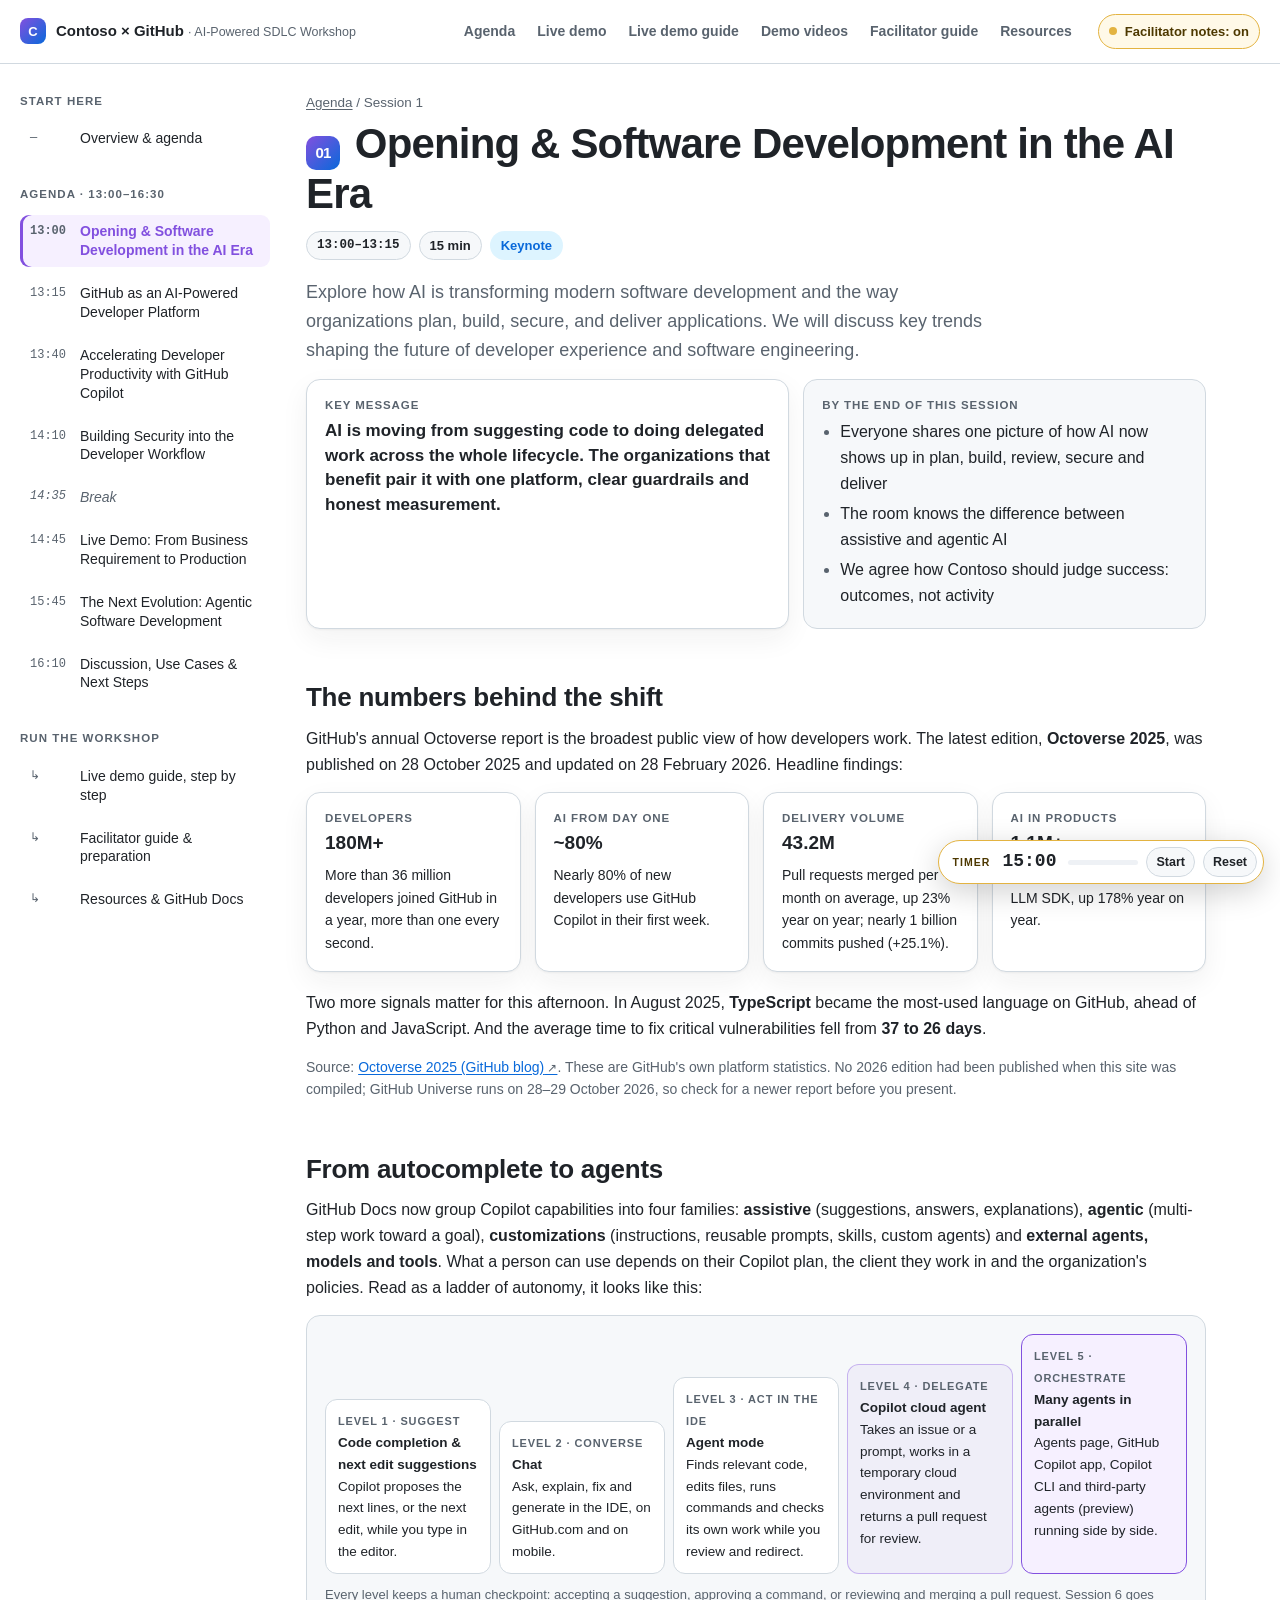
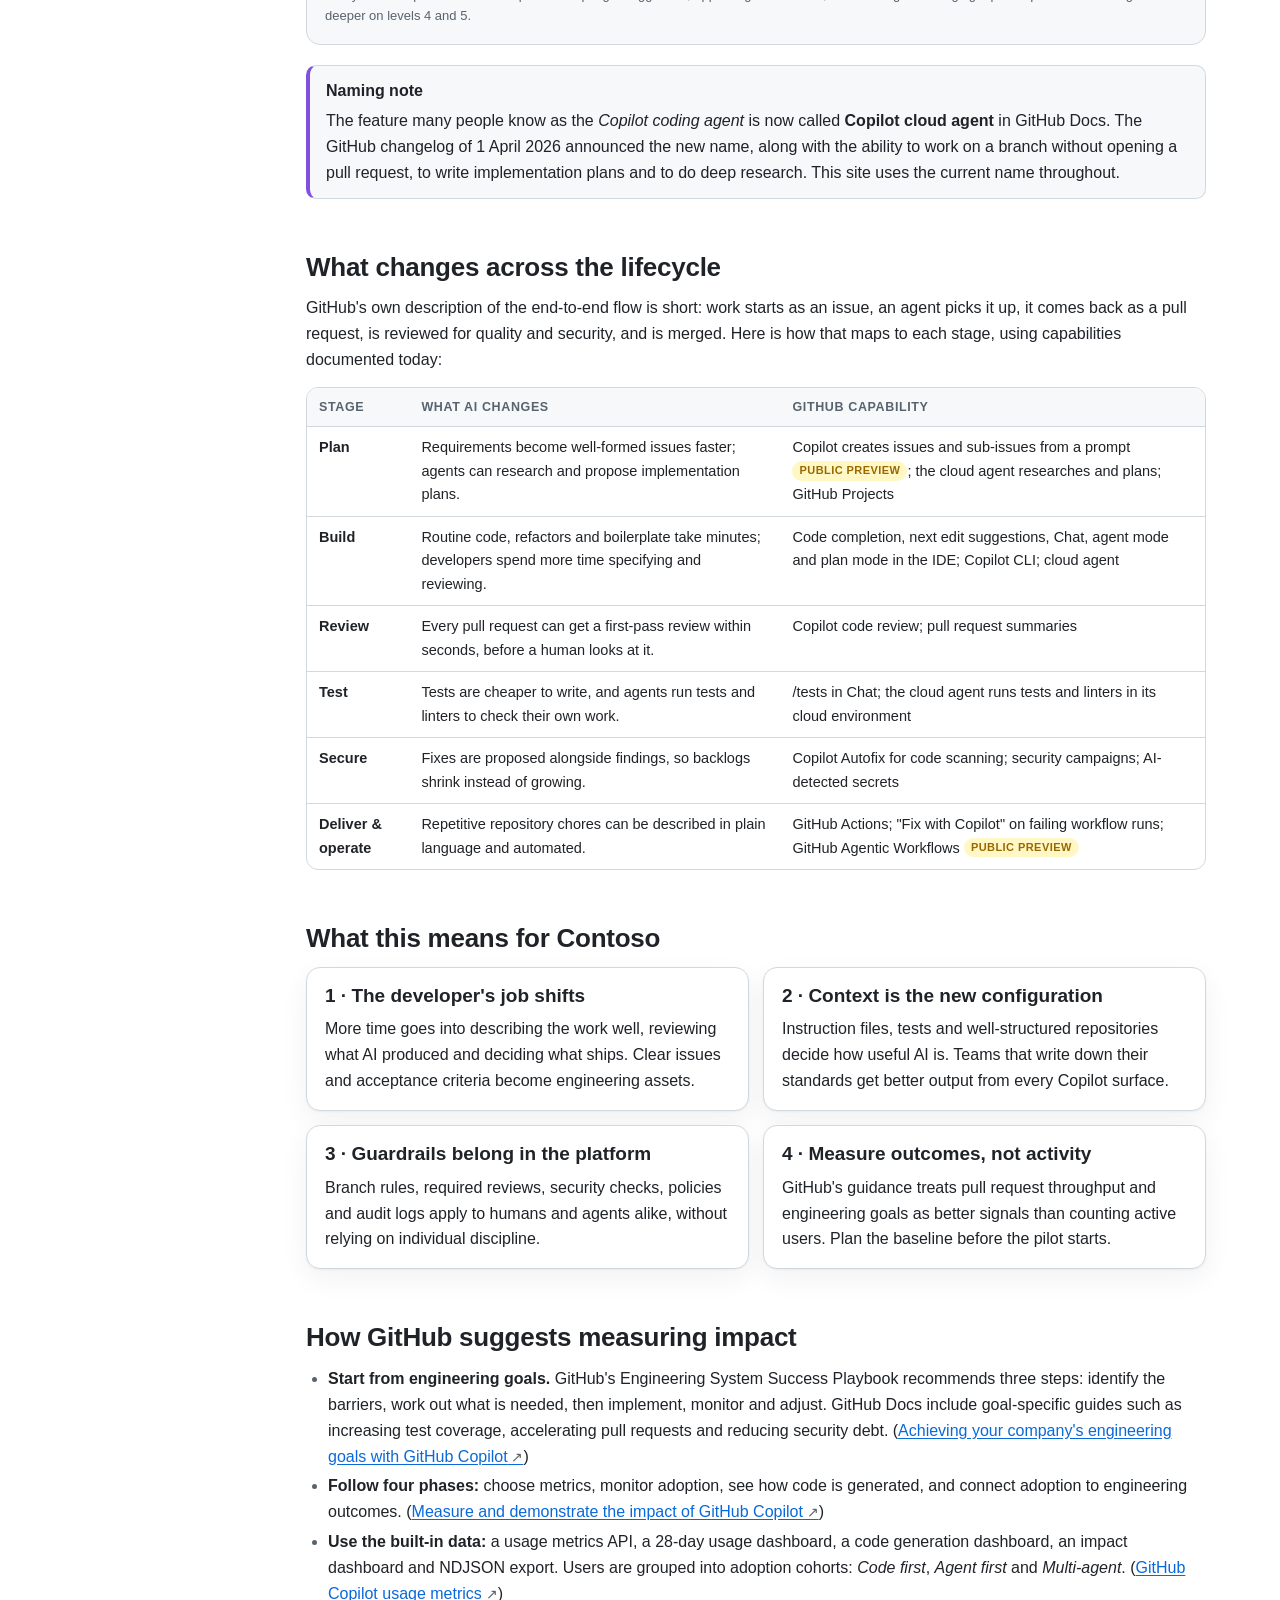
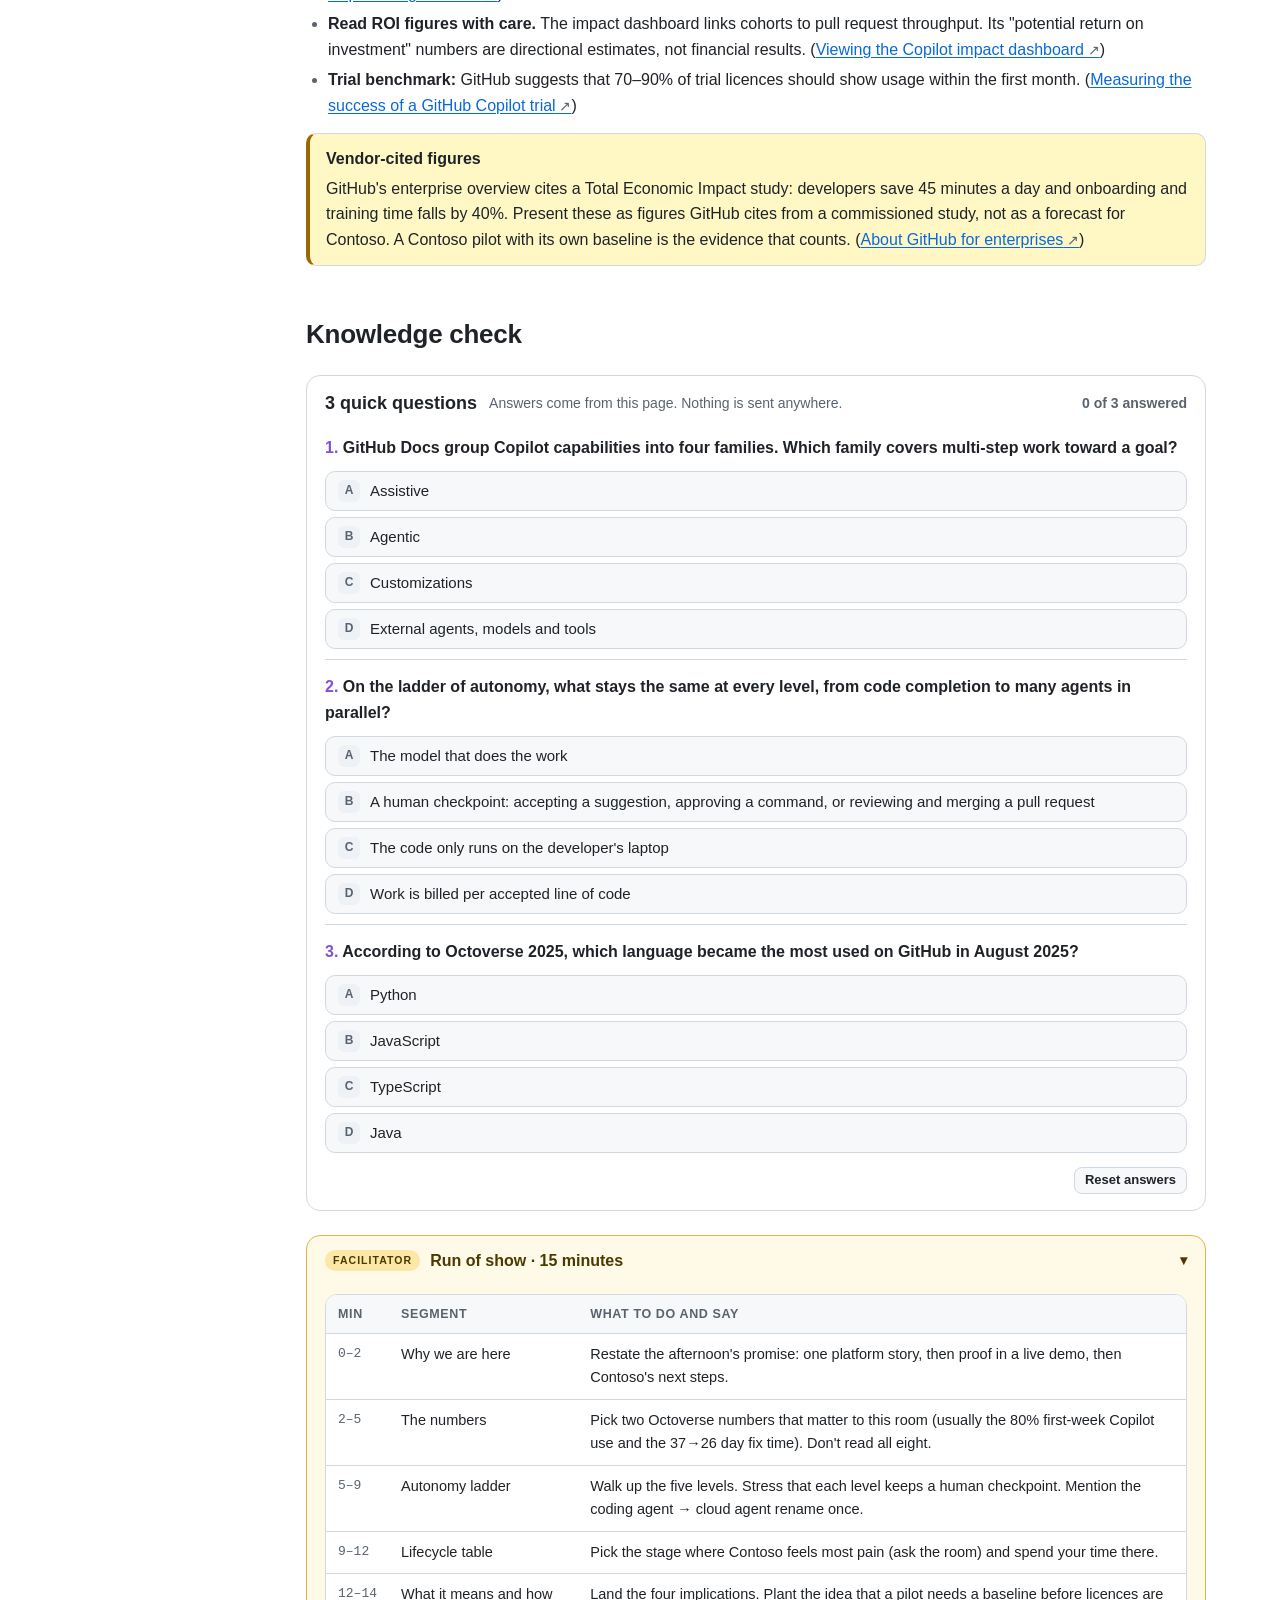
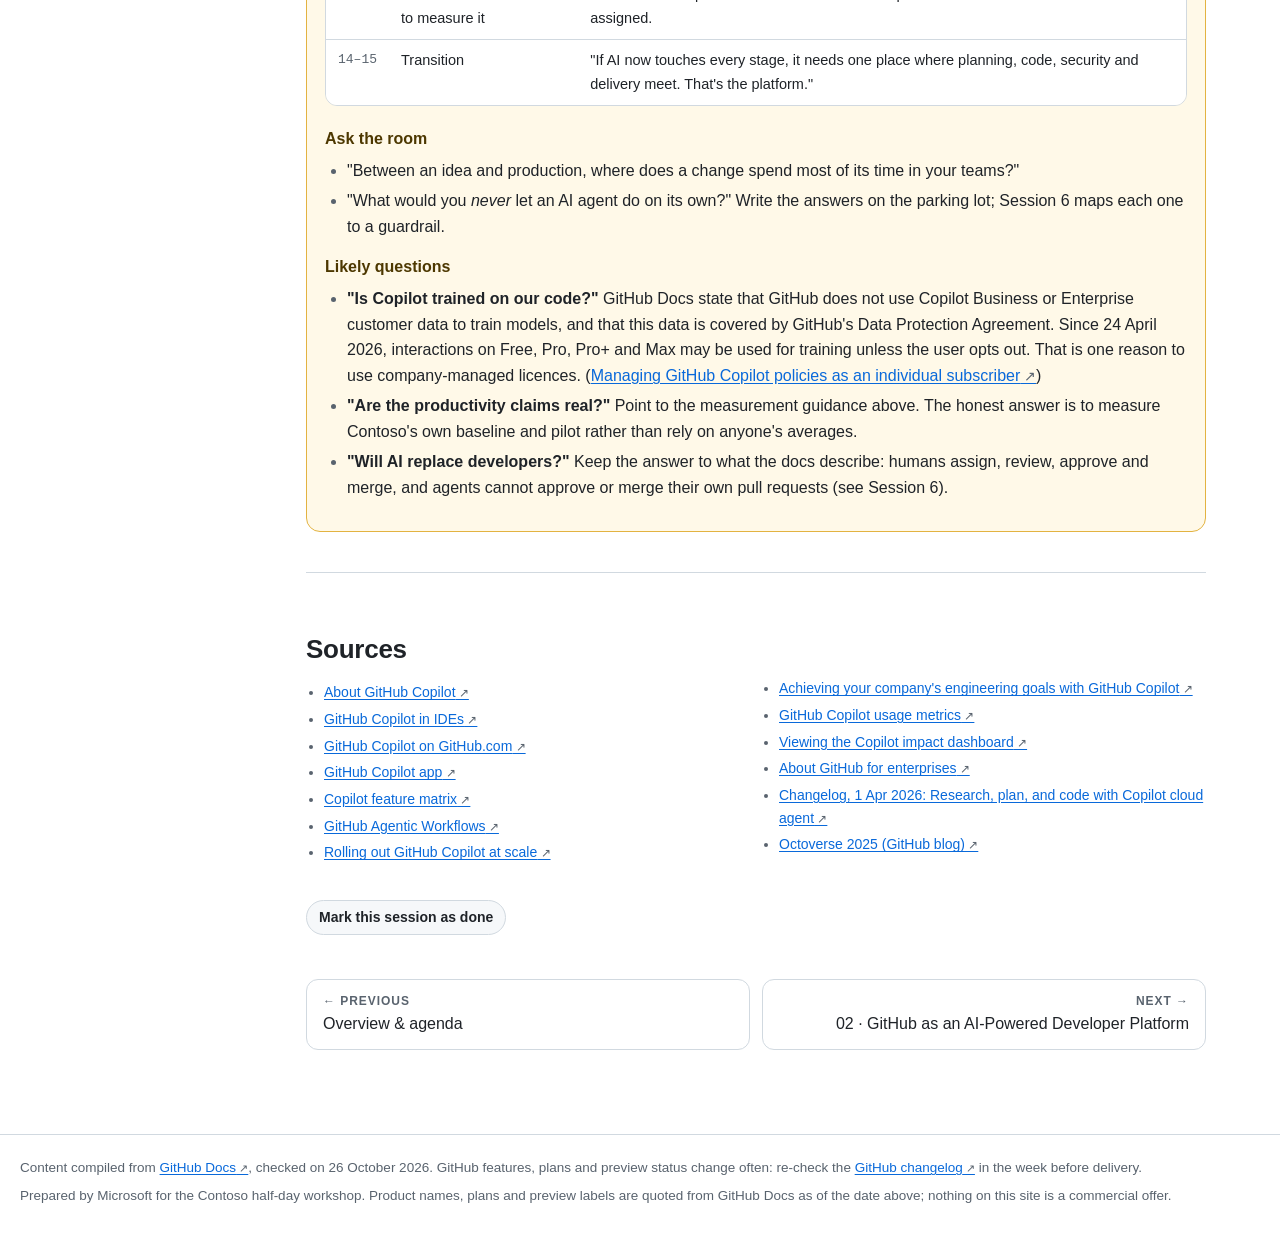
==== commit 3c693da6: "Add the step-by-step live demo guide (developer workshop mode) and the preparation video" ====
--- a/01-ai-era.html
+++ b/01-ai-era.html
@@ -5,11 +5,11 @@
 <meta content="light dark" name="color-scheme"/>
 <title>01 · Opening &amp; Software Development in the AI Era · Contoso × GitHub Workshop</title>
 <meta content="Explore how AI is transforming modern software development and the way organizations plan, build, secure, and deliver applications. We will discuss key trends shaping the future of developer experience and software engineering." name="description"/>
-<link href="assets/site.css?v=2" rel="stylesheet"/>
+<link href="assets/site.css?v=3" rel="stylesheet"/>
 <script>
 (function(){var d=document.documentElement;d.classList.add('js');try{if(localStorage.getItem('contoso-ws-fac')==='off'){d.classList.add('fac-off');}}catch(e){}})();
 </script>
-<script defer="" src="assets/site.js?v=2"></script>
+<script defer="" src="assets/site.js?v=3"></script>
 </head>
 <body>
 <a class="skip" href="#main">Skip to content</a>
@@ -19,6 +19,7 @@
     <ul>
       <li><a href="index.html">Agenda</a></li>
       <li><a href="05-live-demo.html">Live demo</a></li>
+      <li><a href="live-demo-guide.html">Live demo guide</a></li>
       <li><a href="videos.html">Demo videos</a></li>
       <li><a href="facilitator.html">Facilitator guide</a></li>
       <li><a href="resources.html">Resources</a></li>
@@ -49,6 +50,7 @@
       </ol>
       <h2>Run the workshop</h2>
       <ol>
+        <li><a href="live-demo-guide.html"><span class="t">↳</span><span>Live demo guide, step by step</span></a></li>
         <li><a href="facilitator.html"><span class="t">↳</span><span>Facilitator guide &amp; preparation</span></a></li>
         <li><a href="resources.html"><span class="t">↳</span><span>Resources &amp; GitHub Docs</span></a></li>
         <li><a href="videos.html"><span class="t">↳</span><span>Demo videos</span></a></li>
